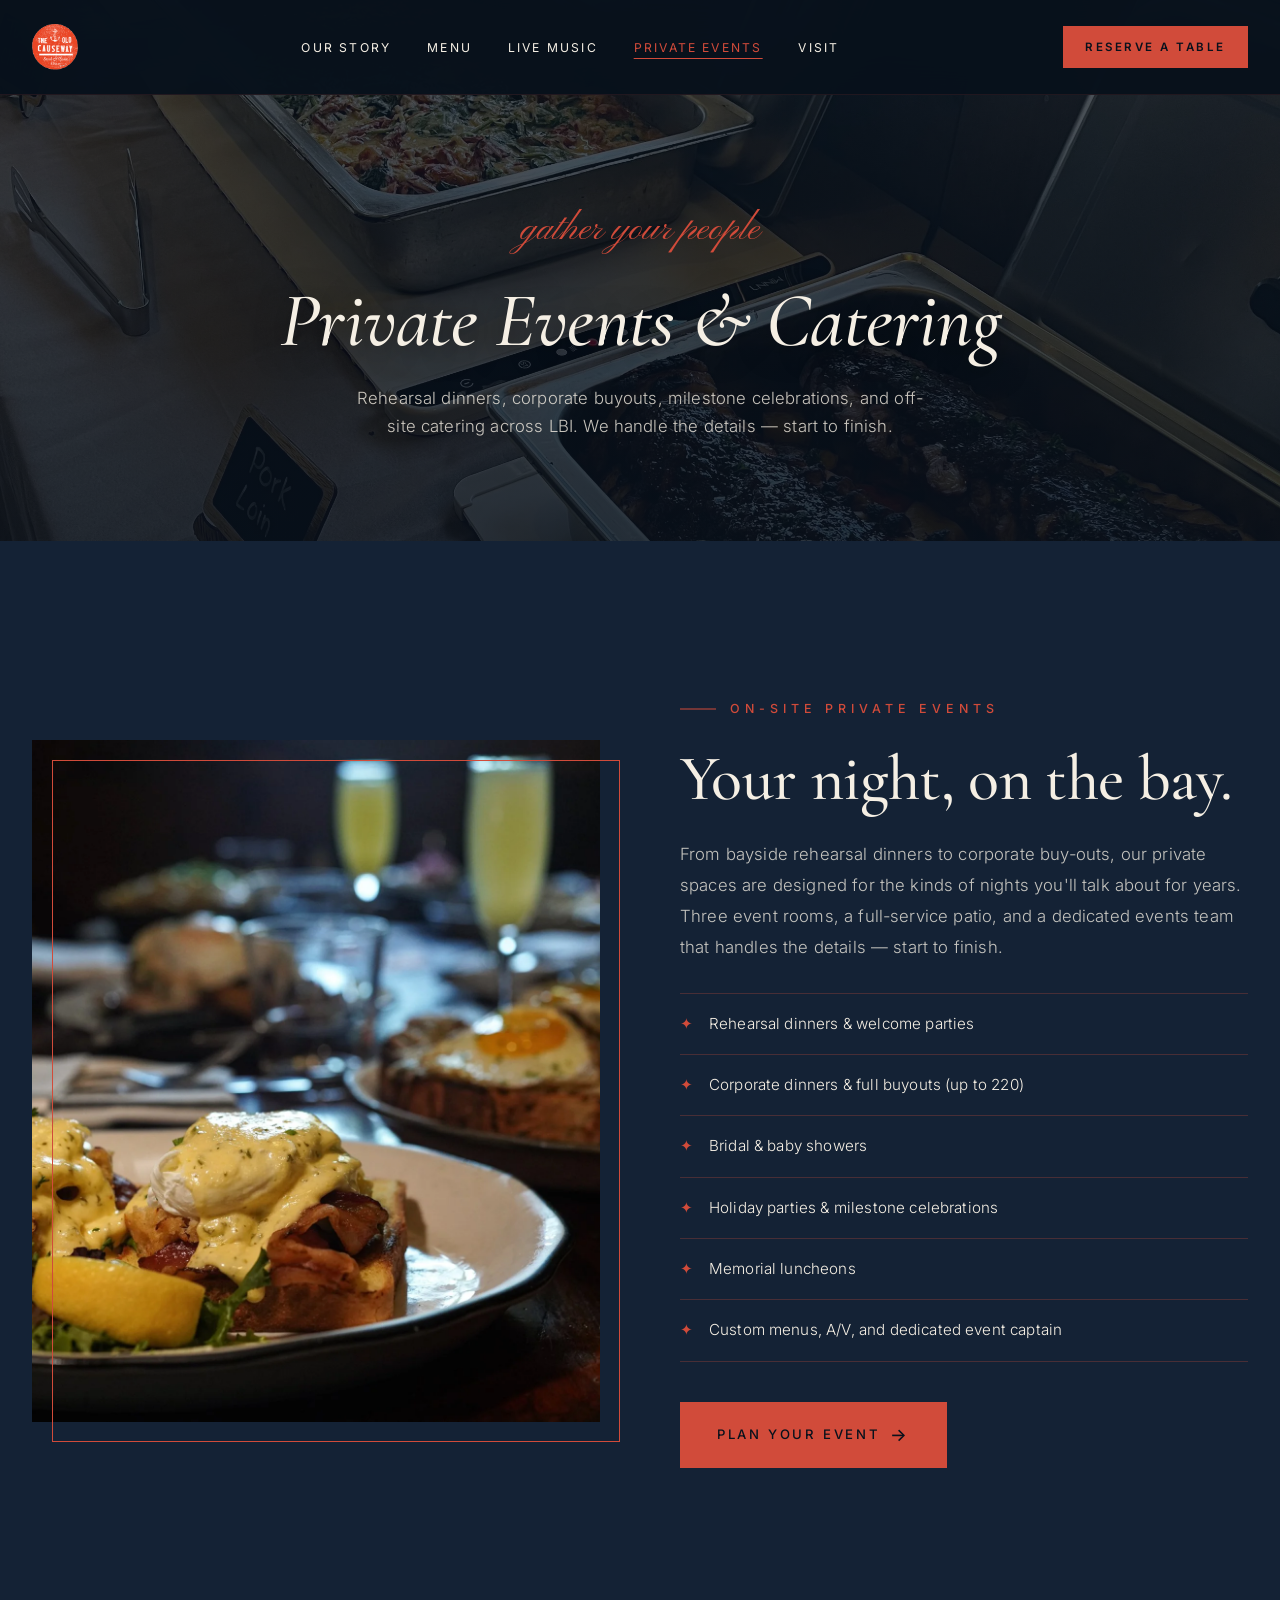
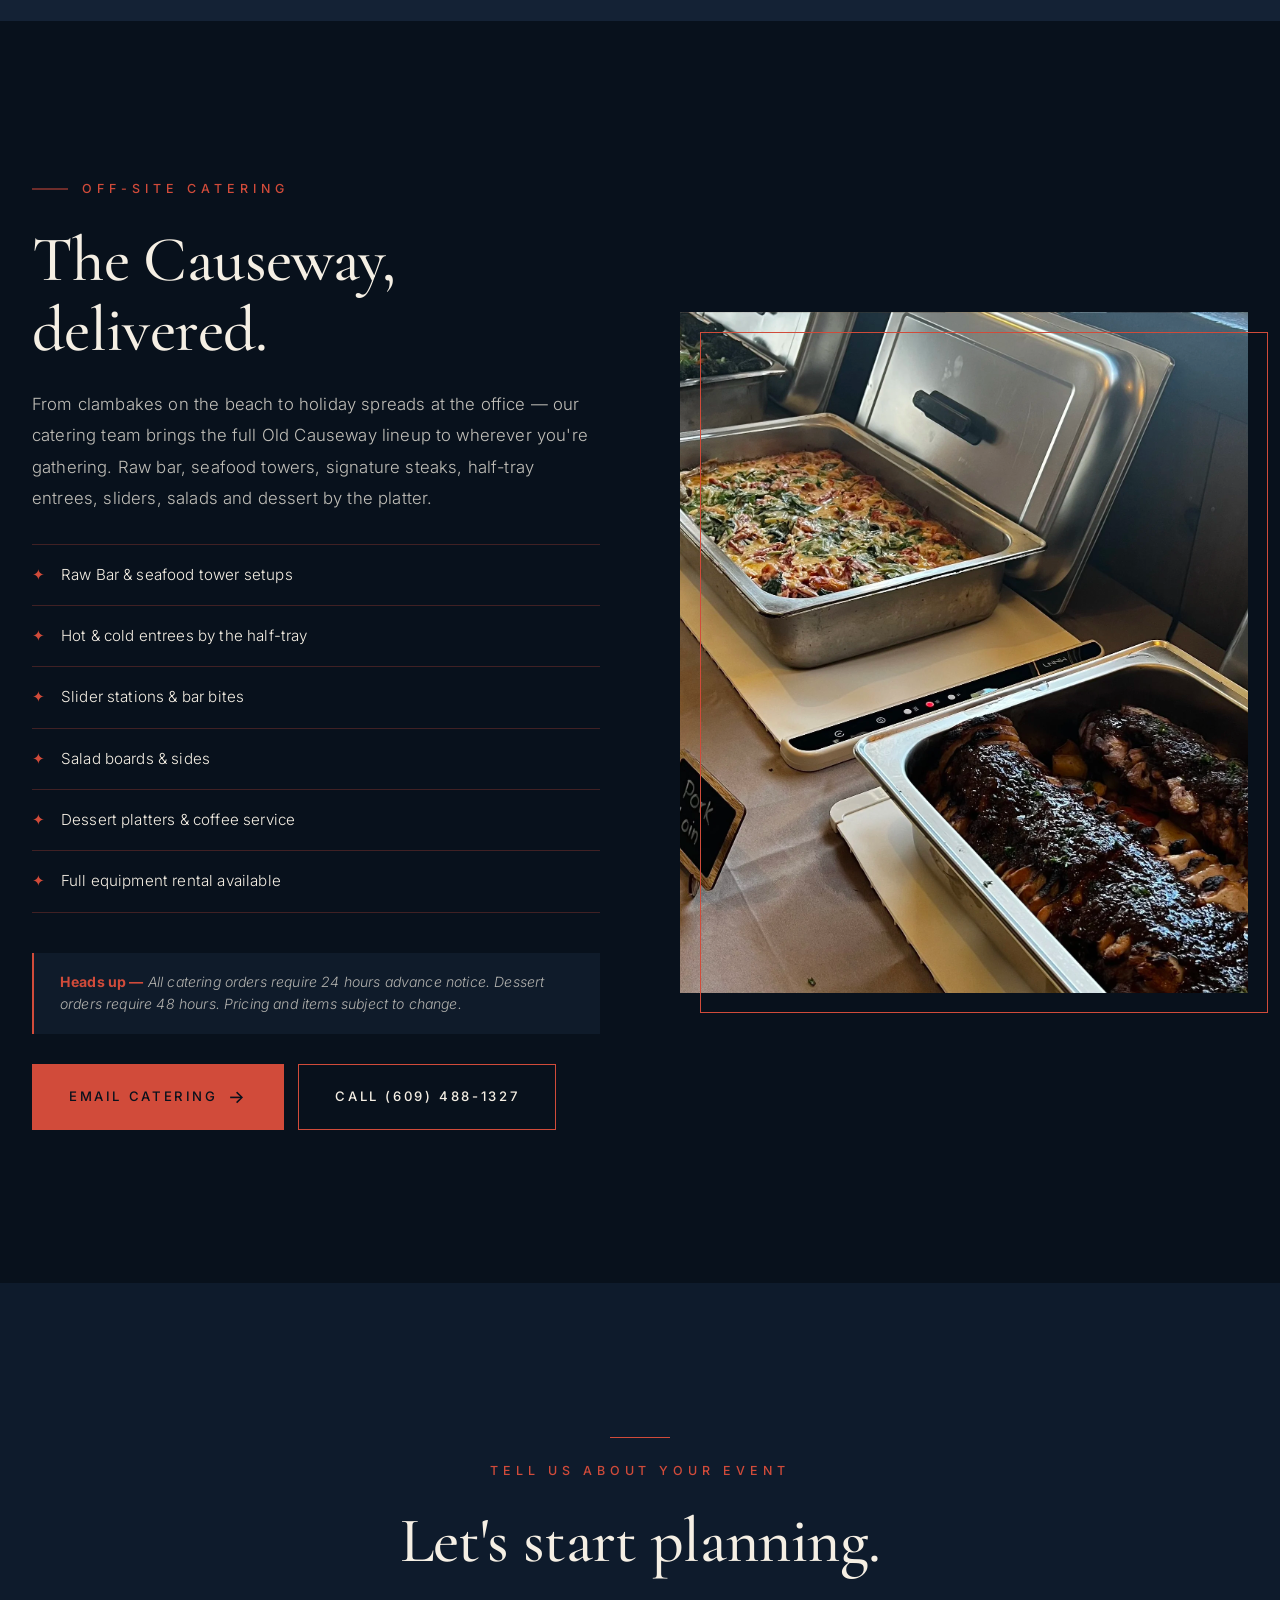
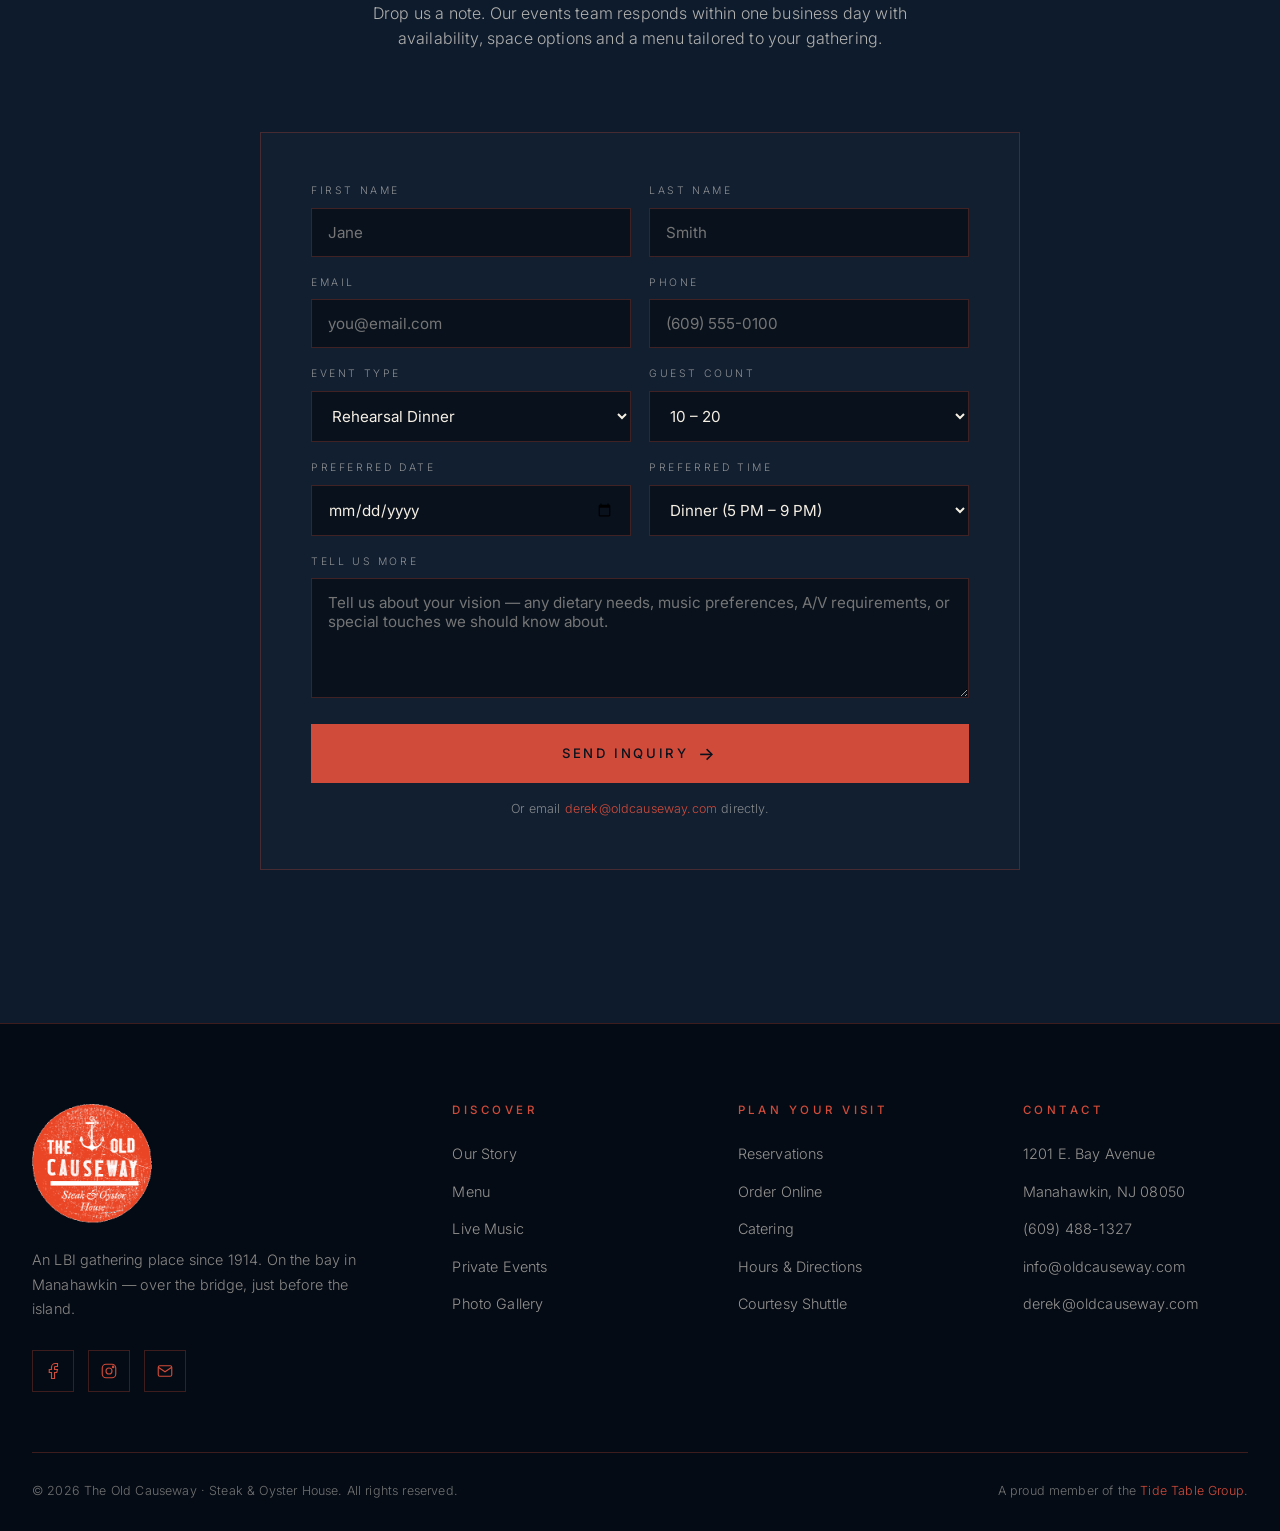
==== events.html @ 62b0d54c "Initial commit: The Old Causeway marketing site Six-page static site with shared styles. Pages: home" ====
<!DOCTYPE html>
<html lang="en">
<head>
<meta charset="UTF-8" />
<meta name="viewport" content="width=device-width, initial-scale=1.0" />
<meta name="description" content="Private events and catering at The Old Causeway — rehearsal dinners, showers, corporate buyouts and off-site catering across LBI. Full-service event planning." />
<title>Private Events &amp; Catering — The Old Causeway</title>
<link rel="preconnect" href="https://fonts.googleapis.com">
<link rel="preconnect" href="https://fonts.gstatic.com" crossorigin>
<link href="https://fonts.googleapis.com/css2?family=Cormorant+Garamond:ital,wght@0,400;0,500;0,600;0,700;1,400&family=Inter:wght@300;400;500;600;700&family=Pinyon+Script&display=swap" rel="stylesheet">
<link rel="icon" type="image/png" href="assets/oc-logo.png" />
  <link rel="apple-touch-icon" href="assets/oc-logo.png" />
<link rel="stylesheet" href="styles.css" />
<style>
.events-tabs {
  display: flex; justify-content: center; gap: 8px;
  margin: 0 auto 60px;
  border-top: 1px solid var(--line);
  border-bottom: 1px solid var(--line);
  padding: 20px 0;
}
.event-form {
  max-width: 760px; margin: 0 auto;
  background: rgba(20, 34, 53, 0.6);
  border: 1px solid var(--line);
  padding: 50px;
}
.event-form .row {
  display: grid;
  grid-template-columns: 1fr 1fr;
  gap: 18px;
  margin-bottom: 18px;
}
.event-form .row.full { grid-template-columns: 1fr; }
.event-form label {
  font-size: 0.65rem; letter-spacing: 0.25em; text-transform: uppercase;
  color: rgba(245, 239, 228, 0.55); margin-bottom: 8px; display: block;
}
.event-form input, .event-form select, .event-form textarea {
  width: 100%;
  background: var(--navy-deep);
  border: 1px solid var(--line);
  padding: 14px 16px;
  color: var(--cream);
  font-family: inherit; font-size: 0.95rem;
  outline: none;
  transition: border-color 0.3s var(--transition);
}
.event-form input:focus, .event-form select:focus, .event-form textarea:focus {
  border-color: var(--brass);
}
.event-form textarea { min-height: 120px; resize: vertical; }
@media (max-width: 640px) { .event-form .row { grid-template-columns: 1fr; } .event-form { padding: 30px; } }
</style>
</head>
<body>

<nav class="nav solid" id="nav">
  <div class="container nav-inner">
    <a href="index.html" class="brand"><img class="logo" src="assets/oc-logo.png" alt="The Old Causeway — Steak & Oyster House" /></a>
    <ul class="nav-menu" id="navMenu">
      <li><a href="story.html">Our Story</a></li>
      <li><a href="menu.html">Menu</a></li>
      <li><a href="music.html">Live Music</a></li>
      <li><a href="events.html" class="current">Private Events</a></li>
      <li><a href="visit.html">Visit</a></li>
    </ul>
    <a href="https://www.opentable.com/r/the-old-causeway-steak-and-oyster-house-manahawkin" target="_blank" rel="noopener" class="nav-cta">Reserve a Table</a>
    <button class="menu-toggle" id="menuToggle" aria-label="Menu"><span></span><span></span><span></span></button>
  </div>
</nav>

<section class="subhero">
  <div class="bg"><img src="assets/oc-catering.jpg" alt="Catering spread by Old Causeway" /></div>
  <div class="inner">
    <div class="script" style="color:var(--brass); font-size:clamp(1.6rem, 3vw, 2.4rem); margin-bottom:8px;">gather your people</div>
    <h1>Private Events &amp; Catering</h1>
    <p>Rehearsal dinners, corporate buyouts, milestone celebrations, and off-site catering across LBI. We handle the details — start to finish.</p>
  </div>
</section>

<!-- ON-SITE EVENTS -->
<section class="events">
  <div class="container">
    <div class="events-grid">
      <div class="events-image reveal" style="background-image:url('assets/oc-brunch.jpg');"></div>
      <div class="events-text reveal delay-1">
        <span class="eyebrow">On-Site Private Events</span>
        <h2>Your night, on the bay.</h2>
        <p>
          From bayside rehearsal dinners to corporate buy-outs, our private spaces are designed for the
          kinds of nights you'll talk about for years. Three event rooms, a full-service patio, and a
          dedicated events team that handles the details — start to finish.
        </p>
        <ul class="events-list">
          <li>Rehearsal dinners &amp; welcome parties</li>
          <li>Corporate dinners &amp; full buyouts (up to 220)</li>
          <li>Bridal &amp; baby showers</li>
          <li>Holiday parties &amp; milestone celebrations</li>
          <li>Memorial luncheons</li>
          <li>Custom menus, A/V, and dedicated event captain</li>
        </ul>
        <a href="#inquire" class="btn btn-primary btn-arrow">Plan Your Event</a>
      </div>
    </div>
  </div>
</section>

<!-- CATERING -->
<section class="events" style="background: var(--navy-deep);">
  <div class="container">
    <div class="events-grid">
      <div class="events-text reveal">
        <span class="eyebrow">Off-Site Catering</span>
        <h2>The Causeway, delivered.</h2>
        <p>
          From clambakes on the beach to holiday spreads at the office — our catering team brings the
          full Old Causeway lineup to wherever you're gathering. Raw bar, seafood towers, signature
          steaks, half-tray entrees, sliders, salads and dessert by the platter.
        </p>
        <ul class="events-list">
          <li>Raw Bar &amp; seafood tower setups</li>
          <li>Hot &amp; cold entrees by the half-tray</li>
          <li>Slider stations &amp; bar bites</li>
          <li>Salad boards &amp; sides</li>
          <li>Dessert platters &amp; coffee service</li>
          <li>Full equipment rental available</li>
        </ul>
        <div class="menu-note" style="margin-bottom: 30px;">
          <strong style="color: var(--brass); font-style: normal;">Heads up —</strong>
          All catering orders require 24 hours advance notice. Dessert orders require 48 hours.
          Pricing and items subject to change.
        </div>
        <div style="display: flex; gap: 14px; flex-wrap: wrap;">
          <a href="mailto:derek@oldcauseway.com?subject=Catering%20Inquiry" class="btn btn-primary btn-arrow">Email Catering</a>
          <a href="tel:6094881327" class="btn btn-ghost">Call (609) 488-1327</a>
        </div>
      </div>
      <div class="events-image reveal delay-1" style="background-image:url('assets/oc-catering.jpg');"></div>
    </div>
  </div>
</section>

<!-- INQUIRY FORM -->
<section style="background: var(--navy);" id="inquire">
  <div class="container">
    <div class="section-header center reveal">
      <span class="eyebrow center">Tell Us About Your Event</span>
      <h2 style="margin-top:24px;">Let's start planning.</h2>
      <p style="color: rgba(245, 239, 228, 0.7); max-width: 580px; margin: 24px auto 0;">
        Drop us a note. Our events team responds within one business day with availability,
        space options and a menu tailored to your gathering.
      </p>
    </div>

    <form class="event-form reveal" onsubmit="event.preventDefault(); alert('Thanks! Your inquiry has been sent — our events team will reach out within one business day.');">
      <div class="row">
        <div>
          <label>First Name</label>
          <input type="text" required placeholder="Jane" />
        </div>
        <div>
          <label>Last Name</label>
          <input type="text" required placeholder="Smith" />
        </div>
      </div>
      <div class="row">
        <div>
          <label>Email</label>
          <input type="email" required placeholder="you@email.com" />
        </div>
        <div>
          <label>Phone</label>
          <input type="tel" placeholder="(609) 555-0100" />
        </div>
      </div>
      <div class="row">
        <div>
          <label>Event Type</label>
          <select>
            <option>Rehearsal Dinner</option>
            <option>Welcome Party</option>
            <option>Bridal / Baby Shower</option>
            <option>Corporate Dinner / Buyout</option>
            <option>Holiday Party</option>
            <option>Birthday / Milestone</option>
            <option>Memorial Luncheon</option>
            <option>Off-Site Catering</option>
            <option>Other</option>
          </select>
        </div>
        <div>
          <label>Guest Count</label>
          <select>
            <option>10 – 20</option>
            <option>20 – 40</option>
            <option>40 – 80</option>
            <option>80 – 140</option>
            <option>140 – 220 (Buyout)</option>
          </select>
        </div>
      </div>
      <div class="row">
        <div>
          <label>Preferred Date</label>
          <input type="date" />
        </div>
        <div>
          <label>Preferred Time</label>
          <select>
            <option>Lunch (11 AM – 2 PM)</option>
            <option>Afternoon (2 PM – 5 PM)</option>
            <option selected>Dinner (5 PM – 9 PM)</option>
            <option>Late Night (9 PM +)</option>
          </select>
        </div>
      </div>
      <div class="row full">
        <div>
          <label>Tell us more</label>
          <textarea placeholder="Tell us about your vision — any dietary needs, music preferences, A/V requirements, or special touches we should know about."></textarea>
        </div>
      </div>
      <button type="submit" class="btn btn-primary btn-arrow" style="width: 100%; padding: 18px;">Send Inquiry</button>
      <p style="text-align: center; font-size: 0.78rem; color: rgba(245, 239, 228, 0.5); margin-top: 16px;">
        Or email <a href="mailto:derek@oldcauseway.com" style="color: var(--brass);">derek@oldcauseway.com</a> directly.
      </p>
    </form>
  </div>
</section>

<footer class="footer">
  <div class="container">
    <div class="footer-grid">
      <div class="footer-brand">
        <img class="footer-logo" src="assets/oc-logo.png" alt="The Old Causeway" />
        <p>An LBI gathering place since 1914. On the bay in Manahawkin — over the bridge, just before the island.</p>
        <div class="socials">
          <a href="https://www.facebook.com/oldcauseway" target="_blank" rel="noopener" aria-label="Facebook"><svg width="18" height="18" viewBox="0 0 24 24" fill="none" stroke="currentColor" stroke-width="1.5"><path d="M18 2h-3a5 5 0 0 0-5 5v3H7v4h3v8h4v-8h3l1-4h-4V7a1 1 0 0 1 1-1h3z"/></svg></a>
          <a href="https://www.instagram.com/oldcauseway" target="_blank" rel="noopener" aria-label="Instagram"><svg width="18" height="18" viewBox="0 0 24 24" fill="none" stroke="currentColor" stroke-width="1.5"><rect x="3" y="3" width="18" height="18" rx="5"/><circle cx="12" cy="12" r="4"/><circle cx="17.5" cy="6.5" r="1" fill="currentColor"/></svg></a>
          <a href="mailto:info@oldcauseway.com" aria-label="Email"><svg width="18" height="18" viewBox="0 0 24 24" fill="none" stroke="currentColor" stroke-width="1.5"><rect x="3" y="5" width="18" height="14" rx="2"/><path d="M3 7l9 6 9-6"/></svg></a>
        </div>
      </div>
      <div class="footer-col"><h4>Discover</h4>
        <ul>
          <li><a href="story.html">Our Story</a></li>
          <li><a href="menu.html">Menu</a></li>
          <li><a href="music.html">Live Music</a></li>
          <li><a href="events.html">Private Events</a></li>
          <li><a href="https://www.facebook.com/oldcauseway/photos" target="_blank" rel="noopener">Photo Gallery</a></li>
        </ul>
      </div>
      <div class="footer-col"><h4>Plan Your Visit</h4>
        <ul>
          <li><a href="https://www.opentable.com/r/the-old-causeway-steak-and-oyster-house-manahawkin" target="_blank" rel="noopener">Reservations</a></li>
          <li><a href="https://www.toasttab.com/old-causeway" target="_blank" rel="noopener">Order Online</a></li>
          <li><a href="events.html">Catering</a></li>
          <li><a href="visit.html">Hours &amp; Directions</a></li>
          <li><a href="visit.html#shuttle">Courtesy Shuttle</a></li>
        </ul>
      </div>
      <div class="footer-col"><h4>Contact</h4>
        <ul>
          <li><span>1201 E. Bay Avenue</span></li>
          <li><span>Manahawkin, NJ 08050</span></li>
          <li><a href="tel:6094881327">(609) 488-1327</a></li>
          <li><a href="mailto:info@oldcauseway.com">info@oldcauseway.com</a></li>
          <li><a href="mailto:derek@oldcauseway.com">derek@oldcauseway.com</a></li>
        </ul>
      </div>
    </div>
    <div class="footer-bottom">
      <div>© 2026 The Old Causeway · Steak &amp; Oyster House. All rights reserved.</div>
      <div>A proud member of the <a href="https://tidetablegroup.com" target="_blank" rel="noopener" class="tide-link">Tide Table Group</a>.</div>
    </div>
  </div>
</footer>

<a href="https://www.opentable.com/r/the-old-causeway-steak-and-oyster-house-manahawkin" target="_blank" rel="noopener" class="float-cta" id="floatCta">Reserve a Table</a>

<script src="script.js"></script>
</body>
</html>
---- styles.css ----
/* ============================================
   The Old Causeway — Steak & Oyster House
   Shared stylesheet across all pages
   ============================================ */

*, *::before, *::after { box-sizing: border-box; margin: 0; padding: 0; }
:root {
  --navy: #0E1B2C;
  --navy-2: #142235;
  --navy-deep: #08111C;
  --cream: #F5EFE4;
  --parchment: #EFE6D4;
  /* Brand red — sampled from the Old Causeway stamp logo.
     The variables are still named --brass/--brass-bright/--copper
     across the stylesheet; they now hold the brand red value. */
  --brass: #D14B3A;
  --brass-bright: #E5604D;
  --copper: #A03828;
  --charcoal: #1A1A1A;
  --sage: #7A8C7A;
  --rust: #A03828;
  --line: rgba(209, 75, 58, 0.28);
  --shadow-soft: 0 20px 60px rgba(0,0,0,0.25);
  --shadow-deep: 0 30px 80px rgba(0,0,0,0.4);
  --transition: cubic-bezier(0.22, 1, 0.36, 1);
}

/* ---------- Brand logo (nav + footer) ---------- */
.brand img.logo {
  display: block;
  height: 58px;
  width: auto;
  transition: height 0.3s var(--transition);
}
.nav.scrolled .brand img.logo,
.nav.solid .brand img.logo { height: 46px; }
.footer-brand .footer-logo {
  display: block;
  height: 120px;
  width: auto;
  margin-bottom: 24px;
}
@media (max-width: 960px) {
  .brand img.logo { height: 48px; }
}
html { scroll-behavior: smooth; -webkit-text-size-adjust: 100%; }
body {
  font-family: 'Inter', system-ui, -apple-system, Segoe UI, Roboto, sans-serif;
  background: var(--navy);
  color: var(--cream);
  line-height: 1.6;
  overflow-x: hidden;
  font-weight: 300;
  letter-spacing: 0.01em;
}
img { display: block; max-width: 100%; height: auto; }
a { color: inherit; text-decoration: none; transition: all 0.3s var(--transition); }
button { font-family: inherit; cursor: pointer; border: none; background: none; color: inherit; }

/* ---------- Typography ---------- */
.serif { font-family: 'Cormorant Garamond', Georgia, serif; font-weight: 500; }
.script { font-family: 'Pinyon Script', cursive; font-weight: 400; }
h1, h2, h3, h4 { font-family: 'Cormorant Garamond', Georgia, serif; font-weight: 500; line-height: 1.1; letter-spacing: -0.01em; }
h1 { font-size: clamp(3rem, 8vw, 7rem); }
h2 { font-size: clamp(2.25rem, 5vw, 4.25rem); }
h3 { font-size: clamp(1.5rem, 2.5vw, 2.25rem); }
.eyebrow {
  font-family: 'Inter', sans-serif;
  font-size: 0.78rem;
  font-weight: 500;
  letter-spacing: 0.4em;
  text-transform: uppercase;
  color: var(--brass);
  display: inline-block;
  position: relative;
  padding-left: 50px;
}
.eyebrow::before {
  content: '';
  position: absolute;
  left: 0; top: 50%;
  width: 36px; height: 1px;
  background: var(--brass);
  transform: translateY(-50%);
}
.eyebrow.center { padding-left: 0; padding-top: 24px; text-align: center; }
.eyebrow.center::before { left: 50%; top: 0; transform: translateX(-50%); width: 60px; }

/* ---------- Layout ---------- */
.container { width: 100%; max-width: 1320px; margin: 0 auto; padding: 0 32px; }
section { position: relative; padding: clamp(80px, 12vw, 160px) 0; }
.section-header { max-width: 800px; margin-bottom: 80px; }
.section-header.center { margin-left: auto; margin-right: auto; text-align: center; }

/* ---------- Buttons ---------- */
.btn {
  display: inline-flex;
  align-items: center;
  justify-content: center;
  gap: 10px;
  padding: 18px 36px;
  font-size: 0.82rem;
  font-weight: 500;
  letter-spacing: 0.2em;
  text-transform: uppercase;
  border-radius: 0;
  position: relative;
  overflow: hidden;
  transition: all 0.4s var(--transition);
  cursor: pointer;
  border: 1px solid transparent;
  z-index: 1;
  text-align: center;
}
.btn-primary {
  background: var(--brass);
  color: var(--navy-deep);
}
.btn-primary:hover { background: var(--brass-bright); transform: translateY(-2px); box-shadow: 0 12px 30px rgba(209, 75, 58, 0.3); }
.btn-ghost {
  border: 1px solid var(--brass);
  color: var(--cream);
}
.btn-ghost:hover { background: var(--brass); color: var(--navy-deep); }
.btn-arrow::after {
  content: '→';
  font-size: 1.1rem;
  transition: transform 0.3s var(--transition);
}
.btn-arrow:hover::after { transform: translateX(6px); }

/* ---------- Navigation ---------- */
.nav {
  position: fixed;
  top: 0; left: 0; right: 0;
  z-index: 90;
  padding: 24px 0;
  transition: all 0.4s var(--transition);
  background: linear-gradient(to bottom, rgba(8, 17, 28, 0.85), rgba(8, 17, 28, 0));
}
.nav.scrolled {
  background: rgba(8, 17, 28, 0.96);
  backdrop-filter: blur(20px);
  -webkit-backdrop-filter: blur(20px);
  padding: 16px 0;
  border-bottom: 1px solid rgba(209, 75, 58, 0.12);
}
.nav.solid {
  background: rgba(8, 17, 28, 0.96);
  backdrop-filter: blur(20px);
  -webkit-backdrop-filter: blur(20px);
  border-bottom: 1px solid rgba(209, 75, 58, 0.12);
}
.nav-inner {
  display: flex;
  align-items: center;
  justify-content: space-between;
}
.brand {
  display: flex; flex-direction: column; line-height: 1;
}
.brand .mark {
  font-family: 'Cormorant Garamond', serif;
  font-weight: 600;
  font-size: 1.65rem;
  color: var(--cream);
  letter-spacing: 0.02em;
}
.brand .sub {
  font-size: 0.6rem;
  letter-spacing: 0.4em;
  text-transform: uppercase;
  color: var(--brass);
  margin-top: 6px;
  font-weight: 500;
}
.nav-menu {
  display: flex;
  align-items: center;
  gap: 36px;
  list-style: none;
}
.nav-menu a {
  font-size: 0.76rem;
  letter-spacing: 0.18em;
  text-transform: uppercase;
  color: var(--cream);
  font-weight: 400;
  position: relative;
  padding: 4px 0;
}
.nav-menu a::after {
  content: '';
  position: absolute; left: 50%; bottom: 0;
  width: 0; height: 1px; background: var(--brass);
  transition: all 0.3s var(--transition);
  transform: translateX(-50%);
}
.nav-menu a:hover { color: var(--brass); }
.nav-menu a.current { color: var(--brass); }
.nav-menu a:hover::after, .nav-menu a.current::after { width: 100%; }
.nav-cta {
  display: inline-flex; align-items: center; gap: 10px;
  background: var(--brass); color: var(--navy-deep);
  padding: 12px 22px;
  font-size: 0.72rem;
  letter-spacing: 0.22em;
  text-transform: uppercase;
  font-weight: 600;
}
.nav-cta:hover { background: var(--brass-bright); }
.menu-toggle {
  display: none;
  width: 38px; height: 28px;
  flex-direction: column;
  justify-content: space-between;
}
.menu-toggle span {
  height: 1px; background: var(--cream);
  transition: all 0.3s var(--transition);
}

/* ---------- Hero ---------- */
.hero {
  position: relative;
  min-height: 100vh;
  display: flex;
  align-items: center;
  overflow: hidden;
  padding-top: 0;
  padding-bottom: 0;
}
.hero-media {
  position: absolute; inset: 0;
  z-index: 0;
}
.hero-media img {
  width: 100%; height: 100%;
  object-fit: cover;
  animation: kenburns 24s ease-in-out infinite alternate;
}
@keyframes kenburns {
  0% { transform: scale(1.05) translate(0, 0); }
  100% { transform: scale(1.18) translate(-2%, -2%); }
}
.hero-media::after {
  content: '';
  position: absolute; inset: 0;
  background:
    linear-gradient(180deg, rgba(8,17,28,0.5) 0%, rgba(8,17,28,0.6) 60%, rgba(8,17,28,0.95) 100%),
    radial-gradient(ellipse at top, rgba(8,17,28,0.4), transparent 70%);
}
.hero-content {
  position: relative; z-index: 2;
  width: 100%;
  text-align: center;
  padding: 160px 0 100px;
}
.hero-tagline {
  font-family: 'Pinyon Script', cursive;
  font-size: clamp(1.6rem, 3vw, 2.4rem);
  color: var(--brass);
  margin-bottom: 12px;
  opacity: 0;
  animation: fadeUp 1.2s 0.3s var(--transition) forwards;
}
.hero h1 {
  color: var(--cream);
  font-weight: 500;
  font-style: italic;
  text-shadow: 0 4px 40px rgba(0,0,0,0.6);
  opacity: 0;
  animation: fadeUp 1.2s 0.5s var(--transition) forwards;
}
.hero h1 .accent {
  display: block;
  font-style: normal;
  font-size: 0.42em;
  letter-spacing: 0.5em;
  margin-top: 28px;
  text-transform: uppercase;
  color: var(--brass);
  font-weight: 400;
  font-family: 'Inter', sans-serif;
}
.hero p.lede {
  max-width: 580px;
  margin: 32px auto 48px;
  font-size: 1.05rem;
  color: rgba(245, 239, 228, 0.85);
  line-height: 1.7;
  opacity: 0;
  animation: fadeUp 1.2s 0.7s var(--transition) forwards;
}
.hero-ctas {
  display: flex; gap: 16px; justify-content: center; flex-wrap: wrap;
  opacity: 0;
  animation: fadeUp 1.2s 0.9s var(--transition) forwards;
}
.hero-meta {
  position: absolute;
  bottom: 60px; left: 0; right: 0;
  display: flex; justify-content: space-between; align-items: center;
  padding: 0 56px;
  z-index: 2;
  opacity: 0;
  animation: fadeUp 1.2s 1.2s var(--transition) forwards;
}
.hero-meta-item {
  font-size: 0.72rem;
  letter-spacing: 0.3em;
  text-transform: uppercase;
  color: var(--brass);
  display: flex; align-items: center; gap: 12px;
}
.scroll-cue {
  position: absolute;
  bottom: 16px; left: 50%;
  transform: translateX(-50%);
  display: flex; flex-direction: column; align-items: center; gap: 10px;
  font-size: 0.65rem; letter-spacing: 0.4em; text-transform: uppercase;
  color: var(--cream); opacity: 0.6;
  z-index: 2;
}
.scroll-cue .line {
  width: 1px; height: 40px; background: var(--brass);
  animation: scrolldown 2.5s ease-in-out infinite;
  transform-origin: top;
}
@keyframes scrolldown {
  0%, 100% { transform: scaleY(0.3); opacity: 0.4; }
  50% { transform: scaleY(1); opacity: 1; }
}
@keyframes fadeUp {
  from { opacity: 0; transform: translateY(30px); }
  to { opacity: 1; transform: translateY(0); }
}

/* ---------- Sub-page hero (shorter, for non-home pages) ---------- */
.subhero {
  position: relative;
  min-height: 56vh;
  display: flex;
  align-items: center;
  justify-content: center;
  overflow: hidden;
  text-align: center;
  padding: 200px 32px 100px;
}
.subhero .bg {
  position: absolute; inset: 0; z-index: 0;
}
.subhero .bg img {
  width: 100%; height: 100%;
  object-fit: cover;
  animation: kenburns 30s ease-in-out infinite alternate;
}
.subhero .bg::after {
  content: '';
  position: absolute; inset: 0;
  background: linear-gradient(180deg, rgba(8,17,28,0.7) 0%, rgba(8,17,28,0.85) 100%);
}
.subhero .inner { position: relative; z-index: 1; max-width: 800px; }
.subhero h1 {
  font-size: clamp(2.5rem, 6vw, 5rem);
  font-style: italic;
  color: var(--cream);
  margin: 18px 0 20px;
  text-shadow: 0 4px 30px rgba(0,0,0,0.5);
}
.subhero p {
  color: rgba(245, 239, 228, 0.8);
  max-width: 580px;
  margin: 0 auto;
  font-size: 1.05rem;
  line-height: 1.7;
}

/* ---------- Story Section ---------- */
.story {
  background: linear-gradient(180deg, var(--navy) 0%, var(--navy-2) 100%);
  position: relative;
}
.story-grid {
  display: grid;
  grid-template-columns: 1.1fr 1fr;
  gap: 100px;
  align-items: center;
}
.story-text h2 { margin: 24px 0 32px; }
.story-text p { color: rgba(245, 239, 228, 0.78); font-size: 1.06rem; line-height: 1.85; margin-bottom: 20px; }
.story-stats {
  display: grid; grid-template-columns: repeat(3, 1fr);
  gap: 24px;
  margin-top: 50px;
  padding-top: 50px;
  border-top: 1px solid var(--line);
}
.stat-num {
  font-family: 'Cormorant Garamond', serif;
  font-size: 3.2rem;
  font-weight: 500;
  color: var(--brass);
  line-height: 1;
}
.stat-label {
  font-size: 0.7rem;
  letter-spacing: 0.25em;
  text-transform: uppercase;
  color: rgba(245, 239, 228, 0.6);
  margin-top: 8px;
}
.story-image {
  position: relative;
  aspect-ratio: 4/5;
}
.story-image .frame {
  position: absolute; inset: 0;
  background-size: cover;
  background-position: center;
  filter: sepia(0.15) contrast(1.05);
}
.story-image .badge {
  position: absolute;
  bottom: -32px; right: -32px;
  width: 200px; height: 200px;
  border-radius: 50%;
  background: var(--brass);
  color: var(--navy-deep);
  display: flex; flex-direction: column; align-items: center; justify-content: center;
  text-align: center;
  font-family: 'Cormorant Garamond', serif;
  box-shadow: var(--shadow-deep);
  animation: rotate 32s linear infinite;
}
.story-image .badge-inner {
  font-size: 0.65rem;
  letter-spacing: 0.3em;
  text-transform: uppercase;
  font-family: 'Inter', sans-serif;
  font-weight: 500;
}
.story-image .badge .year {
  font-size: 2.6rem;
  font-weight: 600;
  margin: 4px 0;
  letter-spacing: 0;
}
@keyframes rotate {
  from { transform: rotate(0deg); }
  to { transform: rotate(360deg); }
}

/* ---------- Signature Trio ---------- */
.signature {
  background: var(--navy-deep);
  position: relative;
}
.signature::before {
  content: '';
  position: absolute; inset: 0;
  background: radial-gradient(ellipse at 20% 30%, rgba(209, 75, 58, 0.08), transparent 50%),
              radial-gradient(ellipse at 80% 70%, rgba(180, 126, 74, 0.06), transparent 50%);
  pointer-events: none;
}
.signature .container { position: relative; z-index: 1; }
.trio-grid {
  display: grid;
  grid-template-columns: repeat(3, 1fr);
  gap: 24px;
  margin-top: 60px;
}
.trio-card {
  position: relative;
  aspect-ratio: 4/5;
  overflow: hidden;
  cursor: pointer;
  background: var(--navy-2);
}
.trio-card img {
  width: 100%; height: 100%;
  object-fit: cover;
  transition: transform 1s var(--transition), filter 1s var(--transition);
  filter: brightness(0.75);
}
.trio-card:hover img { transform: scale(1.08); filter: brightness(0.9); }
.trio-card::after {
  content: '';
  position: absolute; inset: 0;
  background: linear-gradient(to top, rgba(8,17,28,0.95) 0%, rgba(8,17,28,0.2) 50%, transparent 100%);
  pointer-events: none;
}
.trio-content {
  position: absolute;
  inset: auto 0 0 0;
  padding: 36px 32px;
  z-index: 1;
  transition: transform 0.5s var(--transition);
}
.trio-content .num {
  font-family: 'Cormorant Garamond', serif;
  font-size: 1.2rem;
  color: var(--brass);
  letter-spacing: 0.3em;
  margin-bottom: 12px;
}
.trio-content h3 {
  color: var(--cream);
  margin-bottom: 12px;
  font-style: italic;
}
.trio-content p {
  color: rgba(245, 239, 228, 0.75);
  font-size: 0.95rem;
  line-height: 1.7;
  max-height: 0;
  overflow: hidden;
  opacity: 0;
  transition: all 0.5s var(--transition);
}
.trio-card:hover .trio-content p {
  max-height: 200px;
  opacity: 1;
  margin-top: 8px;
}

/* ---------- Menu page styles ---------- */
.menu-page { background: var(--navy); padding-top: 80px; }
.menu-tabs {
  display: flex;
  justify-content: center;
  gap: 8px;
  margin: 0 auto 70px;
  flex-wrap: wrap;
  border-top: 1px solid var(--line);
  border-bottom: 1px solid var(--line);
  padding: 20px 0;
  position: sticky;
  top: 0;
  background: rgba(8, 17, 28, 0.96);
  backdrop-filter: blur(16px);
  z-index: 50;
  max-width: 1320px;
}
.menu-tab {
  font-size: 0.78rem;
  letter-spacing: 0.2em;
  text-transform: uppercase;
  padding: 10px 24px;
  color: rgba(245, 239, 228, 0.55);
  position: relative;
  transition: all 0.3s var(--transition);
  font-weight: 500;
}
.menu-tab:hover { color: var(--cream); }
.menu-tab.active { color: var(--brass); }
.menu-tab.active::after {
  content: '✦';
  display: block;
  font-size: 0.6rem;
  margin-top: 4px;
}
.menu-panel { display: none; animation: fadePanel 0.6s var(--transition); }
.menu-panel.active { display: block; }
@keyframes fadePanel {
  from { opacity: 0; transform: translateY(12px); }
  to { opacity: 1; transform: translateY(0); }
}

.menu-section { margin-bottom: 80px; }
.menu-section-head {
  display: flex; align-items: center; gap: 24px;
  margin-bottom: 36px;
  padding-bottom: 18px;
  border-bottom: 1px solid var(--line);
}
.menu-section-head h2 {
  font-size: clamp(1.8rem, 3vw, 2.5rem);
  font-style: italic;
  color: var(--brass);
  white-space: nowrap;
}
.menu-section-head .note {
  font-size: 0.75rem;
  letter-spacing: 0.2em;
  text-transform: uppercase;
  color: rgba(245, 239, 228, 0.5);
}

.menu-grid {
  display: grid;
  grid-template-columns: 1fr 1fr;
  gap: 36px 80px;
}
.menu-item {
  padding-bottom: 22px;
  border-bottom: 1px dotted rgba(209, 75, 58, 0.2);
}
.menu-item-head {
  display: flex; align-items: baseline;
  gap: 16px;
  margin-bottom: 8px;
}
.menu-item-head h4 {
  font-size: 1.25rem;
  font-style: italic;
  color: var(--cream);
  font-weight: 500;
}
.menu-item-head .dots {
  flex: 1;
  border-bottom: 1px dotted rgba(209, 75, 58, 0.4);
  position: relative;
  top: -5px;
  min-width: 20px;
}
.menu-item-head .price {
  color: var(--brass);
  font-weight: 500;
  font-size: 1.05rem;
  font-family: 'Cormorant Garamond', serif;
  white-space: nowrap;
}
.menu-item p {
  color: rgba(245, 239, 228, 0.65);
  font-size: 0.9rem;
  line-height: 1.6;
}
.menu-item .tag {
  display: inline-block;
  font-size: 0.62rem;
  letter-spacing: 0.2em;
  text-transform: uppercase;
  color: var(--brass);
  margin-top: 8px;
  padding: 3px 8px;
  border: 1px solid rgba(209, 75, 58, 0.3);
}
.menu-note {
  background: rgba(20, 34, 53, 0.6);
  border-left: 2px solid var(--brass);
  padding: 18px 26px;
  margin-top: 40px;
  font-size: 0.88rem;
  color: rgba(245, 239, 228, 0.7);
  font-style: italic;
}

/* ---------- Live Music ---------- */
.music {
  background: var(--navy-deep);
  position: relative;
  overflow: hidden;
}
.music::before {
  content: '';
  position: absolute; inset: 0;
  background-image: url('assets/oc-06.jpg');
  background-size: cover;
  background-position: center;
  opacity: 0.15;
  filter: contrast(1.1);
}
.music .container { position: relative; }
.music-grid {
  display: grid;
  grid-template-columns: repeat(4, 1fr);
  gap: 18px;
  margin-top: 60px;
}
.show-card {
  background: rgba(20, 34, 53, 0.7);
  border: 1px solid var(--line);
  padding: 36px 28px;
  transition: all 0.4s var(--transition);
  backdrop-filter: blur(10px);
  position: relative;
}
.show-card:hover {
  border-color: var(--brass);
  transform: translateY(-6px);
  background: rgba(20, 34, 53, 0.9);
}
.show-card .date {
  font-family: 'Cormorant Garamond', serif;
  font-size: 0.85rem;
  letter-spacing: 0.3em;
  text-transform: uppercase;
  color: var(--brass);
}
.show-card .day-num {
  font-family: 'Cormorant Garamond', serif;
  font-size: 4rem;
  line-height: 1;
  color: var(--cream);
  margin: 6px 0 18px;
  font-weight: 500;
}
.show-card .artist {
  font-family: 'Cormorant Garamond', serif;
  font-size: 1.5rem;
  font-style: italic;
  color: var(--cream);
  margin-bottom: 6px;
}
.show-card .genre {
  font-size: 0.7rem;
  letter-spacing: 0.25em;
  text-transform: uppercase;
  color: rgba(245, 239, 228, 0.5);
  margin-bottom: 18px;
}
.show-card .time {
  font-size: 0.85rem;
  color: rgba(245, 239, 228, 0.75);
  padding-top: 18px;
  border-top: 1px dashed rgba(209, 75, 58, 0.2);
}
.show-card.featured::before {
  content: 'TONIGHT';
  position: absolute;
  top: -1px; right: -1px;
  background: var(--rust);
  color: var(--cream);
  font-size: 0.6rem;
  letter-spacing: 0.3em;
  font-weight: 600;
  padding: 6px 12px;
}

/* ---------- Gallery ---------- */
.gallery {
  background: var(--navy);
}
.gallery-grid {
  display: grid;
  grid-template-columns: repeat(12, 1fr);
  grid-auto-rows: 140px;
  gap: 12px;
  margin-top: 60px;
}
.gallery-item {
  position: relative;
  overflow: hidden;
  background: var(--navy-2);
  cursor: pointer;
}
.gallery-item img {
  width: 100%; height: 100%;
  object-fit: cover;
  transition: transform 0.8s var(--transition), filter 0.6s var(--transition);
  filter: brightness(0.9) saturate(1);
}
.gallery-item:hover img { transform: scale(1.06); filter: brightness(1.05) saturate(1.05); }
.gallery-item.tall { grid-row: span 3; grid-column: span 4; }
.gallery-item.wide { grid-row: span 2; grid-column: span 5; }
.gallery-item.short { grid-row: span 2; grid-column: span 3; }
.gallery-item.med { grid-row: span 2; grid-column: span 4; }
.gallery-item.feat { grid-row: span 3; grid-column: span 5; }

/* ---------- Reserve / CTA ---------- */
.reserve-cta {
  background-image:
    linear-gradient(rgba(8, 17, 28, 0.88), rgba(8, 17, 28, 0.88)),
    url('assets/oc-06.jpg');
  background-size: cover;
  background-position: center;
  background-attachment: fixed;
  text-align: center;
  padding: clamp(100px, 14vw, 180px) 0;
}
.reserve-cta h2 { font-style: italic; margin: 24px 0 24px; max-width: 800px; margin-left: auto; margin-right: auto; }
.reserve-cta p {
  max-width: 600px; margin: 0 auto 40px;
  font-size: 1.1rem;
  color: rgba(245, 239, 228, 0.8);
  line-height: 1.7;
}
.reserve-widget {
  max-width: 720px;
  margin: 50px auto 0;
  background: rgba(20, 34, 53, 0.95);
  border: 1px solid var(--line);
  padding: 36px;
  backdrop-filter: blur(10px);
  text-align: left;
}
.reserve-widget-title {
  font-size: 0.72rem;
  letter-spacing: 0.3em;
  text-transform: uppercase;
  color: var(--brass);
  margin-bottom: 20px;
  text-align: center;
}
.reserve-fields {
  display: grid;
  grid-template-columns: 1fr 1fr 1fr 1.4fr;
  gap: 12px;
  margin-bottom: 18px;
}
.field {
  display: flex; flex-direction: column;
  gap: 6px;
}
.field label {
  font-size: 0.65rem;
  letter-spacing: 0.25em;
  text-transform: uppercase;
  color: rgba(245, 239, 228, 0.55);
}
.field select, .field input {
  background: var(--navy-deep);
  border: 1px solid var(--line);
  padding: 12px 14px;
  color: var(--cream);
  font-family: inherit;
  font-size: 0.9rem;
  letter-spacing: 0.05em;
  outline: none;
  transition: border-color 0.3s var(--transition);
}
.field select:focus, .field input:focus { border-color: var(--brass); }
.reserve-widget .btn { width: 100%; padding: 18px; }
.reserve-widget .note {
  text-align: center;
  font-size: 0.8rem;
  color: rgba(245, 239, 228, 0.5);
  margin-top: 16px;
}

/* ---------- Events Section ---------- */
.events {
  background: var(--navy-2);
}
.events-grid {
  display: grid;
  grid-template-columns: 1fr 1fr;
  gap: 80px;
  align-items: center;
}
.events-text h2 { margin: 24px 0 24px; }
.events-text p { color: rgba(245, 239, 228, 0.78); font-size: 1.05rem; line-height: 1.85; margin-bottom: 20px; }
.events-list {
  list-style: none;
  margin: 30px 0 40px;
  border-top: 1px solid var(--line);
}
.events-list li {
  padding: 18px 0;
  border-bottom: 1px solid var(--line);
  display: flex; align-items: center; gap: 16px;
  font-size: 0.95rem;
}
.events-list li::before {
  content: '✦';
  color: var(--brass);
}
.events-image {
  aspect-ratio: 5/6;
  background-size: cover;
  background-position: center;
  position: relative;
}
.events-image::after {
  content: '';
  position: absolute; inset: 0;
  border: 1px solid var(--brass);
  transform: translate(20px, 20px);
  pointer-events: none;
}

/* ---------- Tide Table Family ---------- */
.family {
  background: var(--navy-deep);
  overflow: hidden;
}
.family-track {
  display: flex;
  gap: 24px;
  margin-top: 60px;
  padding-bottom: 20px;
  overflow-x: auto;
  scroll-snap-type: x mandatory;
  scrollbar-width: thin;
  scrollbar-color: var(--brass) transparent;
}
.family-track::-webkit-scrollbar { height: 4px; }
.family-track::-webkit-scrollbar-thumb { background: var(--brass); }
.family-card {
  min-width: 320px;
  flex-shrink: 0;
  scroll-snap-align: start;
  position: relative;
  overflow: hidden;
  aspect-ratio: 3/4;
  background: var(--navy-2);
  display: flex;
  align-items: flex-end;
}
.family-card img {
  position: absolute; inset: 0;
  width: 100%; height: 100%;
  object-fit: cover;
  transition: transform 0.8s var(--transition), filter 0.8s var(--transition);
  filter: brightness(0.78) saturate(1);
}
.family-card:hover img { transform: scale(1.06); filter: brightness(0.95) saturate(1.05); }
.family-card .badge-new {
  position: absolute; top: 14px; right: 14px;
  background: var(--brass);
  color: var(--cream);
  font-size: 0.6rem;
  letter-spacing: 0.28em;
  font-weight: 600;
  padding: 6px 12px;
  z-index: 2;
  text-transform: uppercase;
}
.family-card::after {
  content: '';
  position: absolute; inset: 0;
  background: linear-gradient(to top, rgba(8,17,28,0.95) 0%, rgba(8,17,28,0.2) 50%, transparent 100%);
}
.family-card-content {
  position: relative;
  padding: 30px;
  z-index: 1;
  width: 100%;
}
.family-card-content .eyebrow { padding-left: 0; }
.family-card-content .eyebrow::before { display: none; }
.family-card-content h3 {
  font-style: italic;
  margin: 12px 0 8px;
  color: var(--cream);
}
.family-card-content p {
  font-size: 0.85rem;
  color: rgba(245, 239, 228, 0.7);
  margin-bottom: 14px;
}
.family-card-content .visit {
  font-size: 0.7rem;
  letter-spacing: 0.3em;
  text-transform: uppercase;
  color: var(--brass);
  display: inline-flex; align-items: center; gap: 8px;
}

/* ---------- Visit ---------- */
.visit {
  background: var(--navy-2);
  padding-bottom: 0;
}
.visit-grid {
  display: grid;
  grid-template-columns: 1fr 1.2fr;
  gap: 0;
  align-items: stretch;
}
.visit-info {
  padding: 100px 60px;
}
.visit-info .eyebrow { padding-left: 50px; }
.visit-info h2 { margin: 24px 0 50px; }
.visit-info dl {
  display: grid;
  grid-template-columns: 110px 1fr;
  row-gap: 22px;
  column-gap: 24px;
  margin-bottom: 40px;
}
.visit-info dt {
  font-size: 0.7rem;
  letter-spacing: 0.25em;
  text-transform: uppercase;
  color: var(--brass);
  padding-top: 6px;
}
.visit-info dd {
  font-family: 'Cormorant Garamond', serif;
  font-size: 1.2rem;
  color: var(--cream);
  line-height: 1.5;
}
.visit-info dd small {
  display: block;
  font-family: 'Inter', sans-serif;
  font-size: 0.85rem;
  color: rgba(245, 239, 228, 0.6);
  margin-top: 4px;
  letter-spacing: 0.02em;
}
.visit-map {
  min-height: 600px;
  background: var(--navy);
  position: relative;
  overflow: hidden;
}
.visit-map iframe {
  width: 100%; height: 100%;
  border: 0;
  filter: invert(0.92) hue-rotate(180deg) saturate(0.4) brightness(0.95);
}

/* ---------- Newsletter ---------- */
.newsletter {
  background: var(--navy-deep);
  text-align: center;
  border-top: 1px solid var(--line);
}
.newsletter h2 { font-style: italic; max-width: 700px; margin: 24px auto 16px; }
.newsletter .lede {
  max-width: 540px; margin: 0 auto 36px;
  color: rgba(245, 239, 228, 0.7);
  line-height: 1.7;
}
.newsletter form {
  max-width: 540px;
  margin: 0 auto;
  display: grid;
  grid-template-columns: 1fr auto;
  gap: 0;
  border: 1px solid var(--brass);
}
.newsletter input {
  background: transparent;
  border: 0;
  padding: 18px 22px;
  color: var(--cream);
  font-family: inherit;
  font-size: 0.95rem;
  outline: none;
}
.newsletter input::placeholder { color: rgba(245, 239, 228, 0.4); }
.newsletter button {
  background: var(--brass);
  color: var(--navy-deep);
  padding: 0 32px;
  font-size: 0.78rem;
  letter-spacing: 0.2em;
  text-transform: uppercase;
  font-weight: 600;
  transition: background 0.3s;
}
.newsletter button:hover { background: var(--brass-bright); }
.newsletter .incentive {
  margin-top: 24px;
  font-size: 0.78rem;
  color: var(--brass);
  letter-spacing: 0.18em;
  text-transform: uppercase;
}

/* ---------- Footer ---------- */
.footer {
  background: #050B14;
  padding: 80px 0 30px;
  border-top: 1px solid var(--line);
}
.footer-grid {
  display: grid;
  grid-template-columns: 1.6fr 1fr 1fr 1fr;
  gap: 60px;
  margin-bottom: 60px;
}
.footer-brand .mark {
  font-family: 'Cormorant Garamond', serif;
  font-size: 2.4rem;
  color: var(--cream);
  font-weight: 600;
  margin-bottom: 4px;
}
.footer-brand .sub {
  font-size: 0.7rem;
  letter-spacing: 0.4em;
  text-transform: uppercase;
  color: var(--brass);
  margin-bottom: 24px;
}
.footer-brand p {
  color: rgba(245, 239, 228, 0.55);
  font-size: 0.9rem;
  line-height: 1.7;
  max-width: 340px;
  margin-bottom: 28px;
}
.socials { display: flex; gap: 14px; }
.socials a {
  width: 42px; height: 42px;
  border: 1px solid var(--line);
  display: inline-flex; align-items: center; justify-content: center;
  color: var(--brass);
  transition: all 0.3s var(--transition);
}
.socials a:hover { background: var(--brass); color: var(--navy-deep); border-color: var(--brass); }
.footer-col h4 {
  font-size: 0.72rem;
  letter-spacing: 0.3em;
  text-transform: uppercase;
  color: var(--brass);
  margin-bottom: 24px;
  font-family: 'Inter', sans-serif;
  font-weight: 500;
}
.footer-col ul { list-style: none; }
.footer-col li { margin-bottom: 12px; }
.footer-col a, .footer-col li span {
  color: rgba(245, 239, 228, 0.6);
  font-size: 0.9rem;
}
.footer-col a:hover { color: var(--brass); }
.footer-bottom {
  border-top: 1px solid var(--line);
  padding-top: 28px;
  display: flex; justify-content: space-between; align-items: center;
  font-size: 0.78rem;
  color: rgba(245, 239, 228, 0.45);
  flex-wrap: wrap;
  gap: 16px;
}
.footer-bottom .tide-link { color: var(--brass); }

/* ---------- Floating Reservation Bar (sticky CTA) ---------- */
.float-cta {
  position: fixed;
  bottom: 24px; right: 24px;
  background: var(--brass);
  color: var(--navy-deep);
  padding: 16px 24px;
  font-size: 0.76rem;
  letter-spacing: 0.22em;
  text-transform: uppercase;
  font-weight: 600;
  z-index: 80;
  box-shadow: var(--shadow-deep);
  opacity: 0;
  transform: translateY(20px);
  transition: all 0.5s var(--transition);
  display: inline-flex; align-items: center; gap: 10px;
}
.float-cta.visible { opacity: 1; transform: translateY(0); }
.float-cta:hover { background: var(--brass-bright); transform: translateY(-4px); }
.float-cta::before {
  content: '◆';
  font-size: 0.6em;
  color: var(--navy-deep);
}

/* ---------- Reveal animations ---------- */
.reveal {
  opacity: 0;
  transform: translateY(40px);
  transition: opacity 1s var(--transition), transform 1s var(--transition);
}
.reveal.in {
  opacity: 1;
  transform: translateY(0);
}
.reveal.delay-1 { transition-delay: 0.15s; }
.reveal.delay-2 { transition-delay: 0.3s; }
.reveal.delay-3 { transition-delay: 0.45s; }

/* ---------- Mobile ---------- */
@media (max-width: 960px) {
  .nav-menu { display: none; }
  .menu-toggle { display: flex; }
  .nav-menu.open {
    display: flex;
    position: absolute;
    top: 100%; left: 0; right: 0;
    flex-direction: column;
    background: var(--navy-deep);
    padding: 30px;
    gap: 20px;
    border-top: 1px solid var(--line);
  }
  .story-grid, .events-grid, .visit-grid { grid-template-columns: 1fr; gap: 60px; }
  .visit-info { padding: 60px 32px; }
  .visit-map { min-height: 400px; }
  .story-image .badge { width: 140px; height: 140px; bottom: -20px; right: -20px; }
  .story-image .badge .year { font-size: 1.8rem; }
  .trio-grid { grid-template-columns: 1fr; }
  .menu-grid { grid-template-columns: 1fr; gap: 28px; }
  .music-grid { grid-template-columns: 1fr 1fr; }
  .footer-grid { grid-template-columns: 1fr 1fr; gap: 40px; }
  .gallery-grid { grid-auto-rows: 110px; }
  .gallery-item.tall, .gallery-item.wide, .gallery-item.short, .gallery-item.med, .gallery-item.feat {
    grid-column: span 6;
  }
  .hero-meta { display: none; }
  .reserve-fields { grid-template-columns: 1fr 1fr; }
  .float-cta { bottom: 16px; right: 16px; padding: 14px 20px; }
}
@media (max-width: 560px) {
  .container { padding: 0 20px; }
  .music-grid { grid-template-columns: 1fr; }
  .footer-grid { grid-template-columns: 1fr; }
  .reserve-fields { grid-template-columns: 1fr; }
  .newsletter form { grid-template-columns: 1fr; }
  .newsletter button { padding: 16px; }
  .reserve-widget { padding: 24px; }
  .menu-section-head { flex-direction: column; align-items: flex-start; gap: 8px; }
}
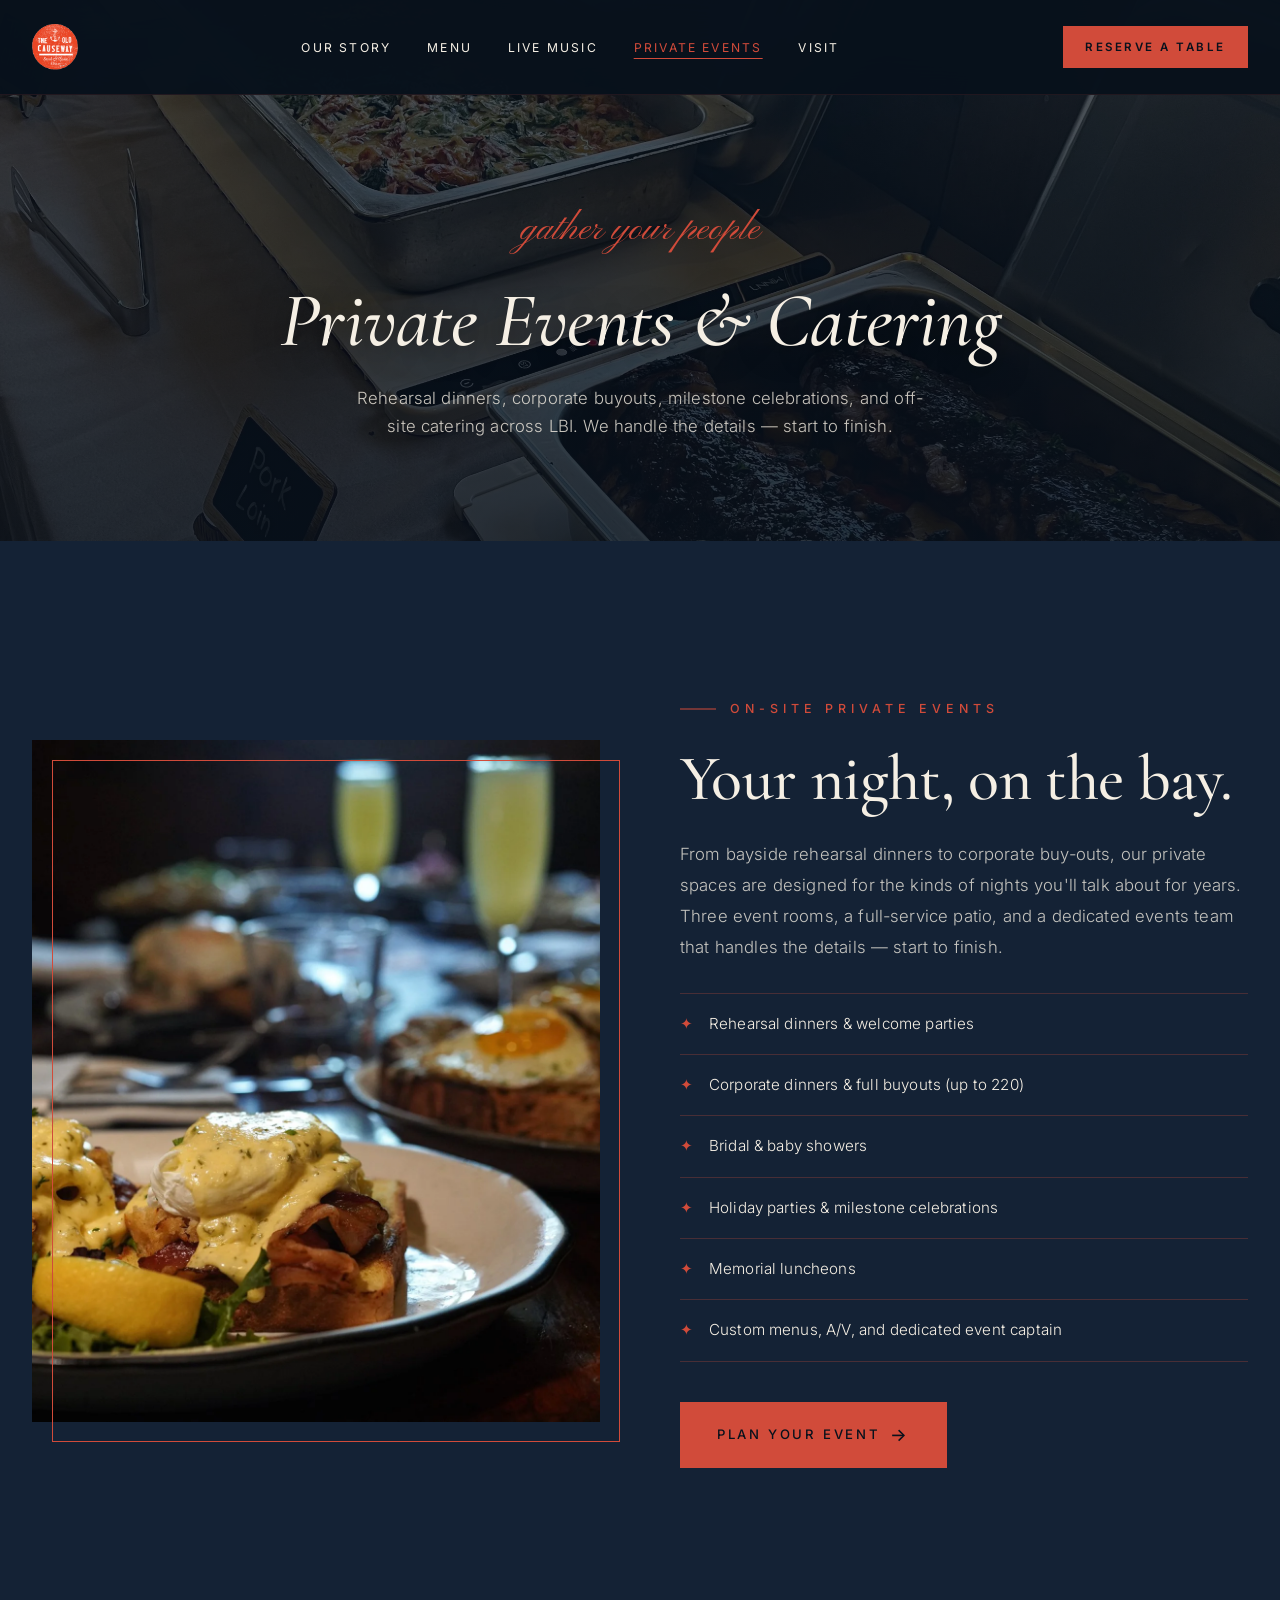
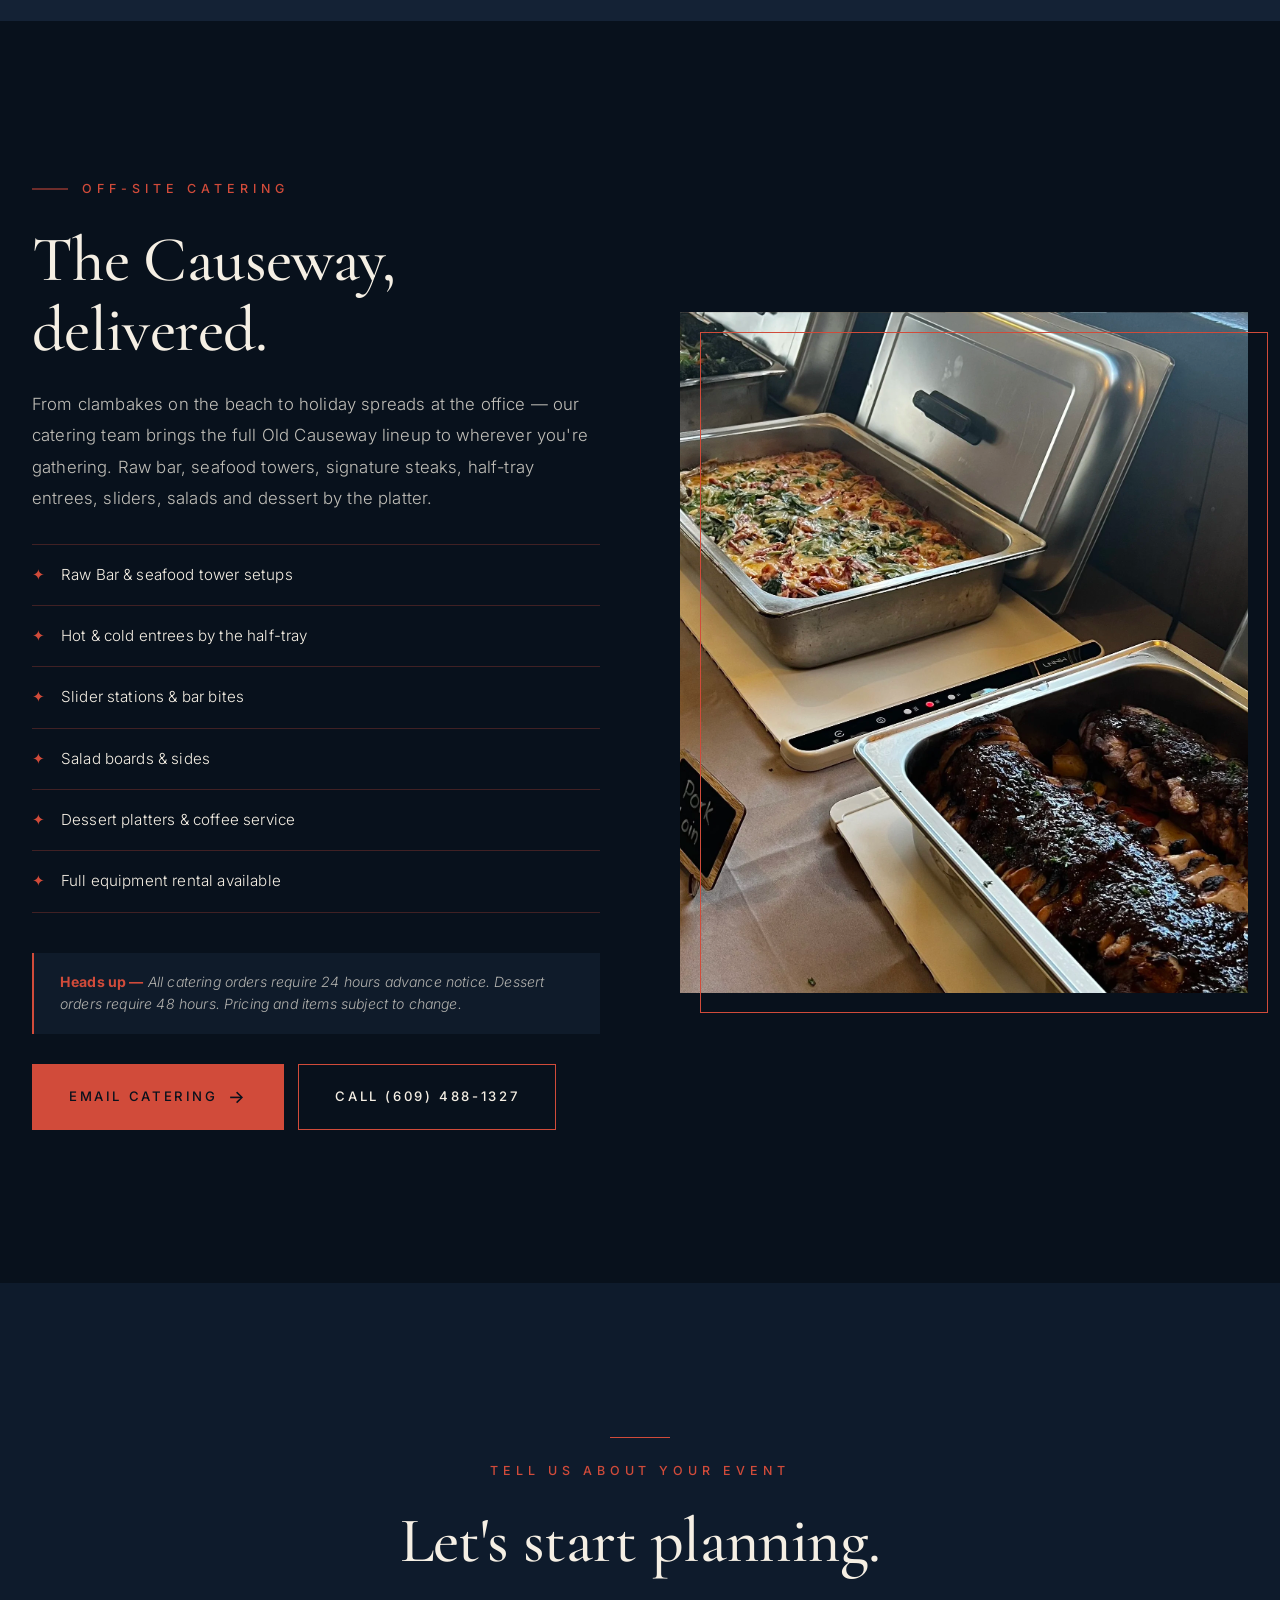
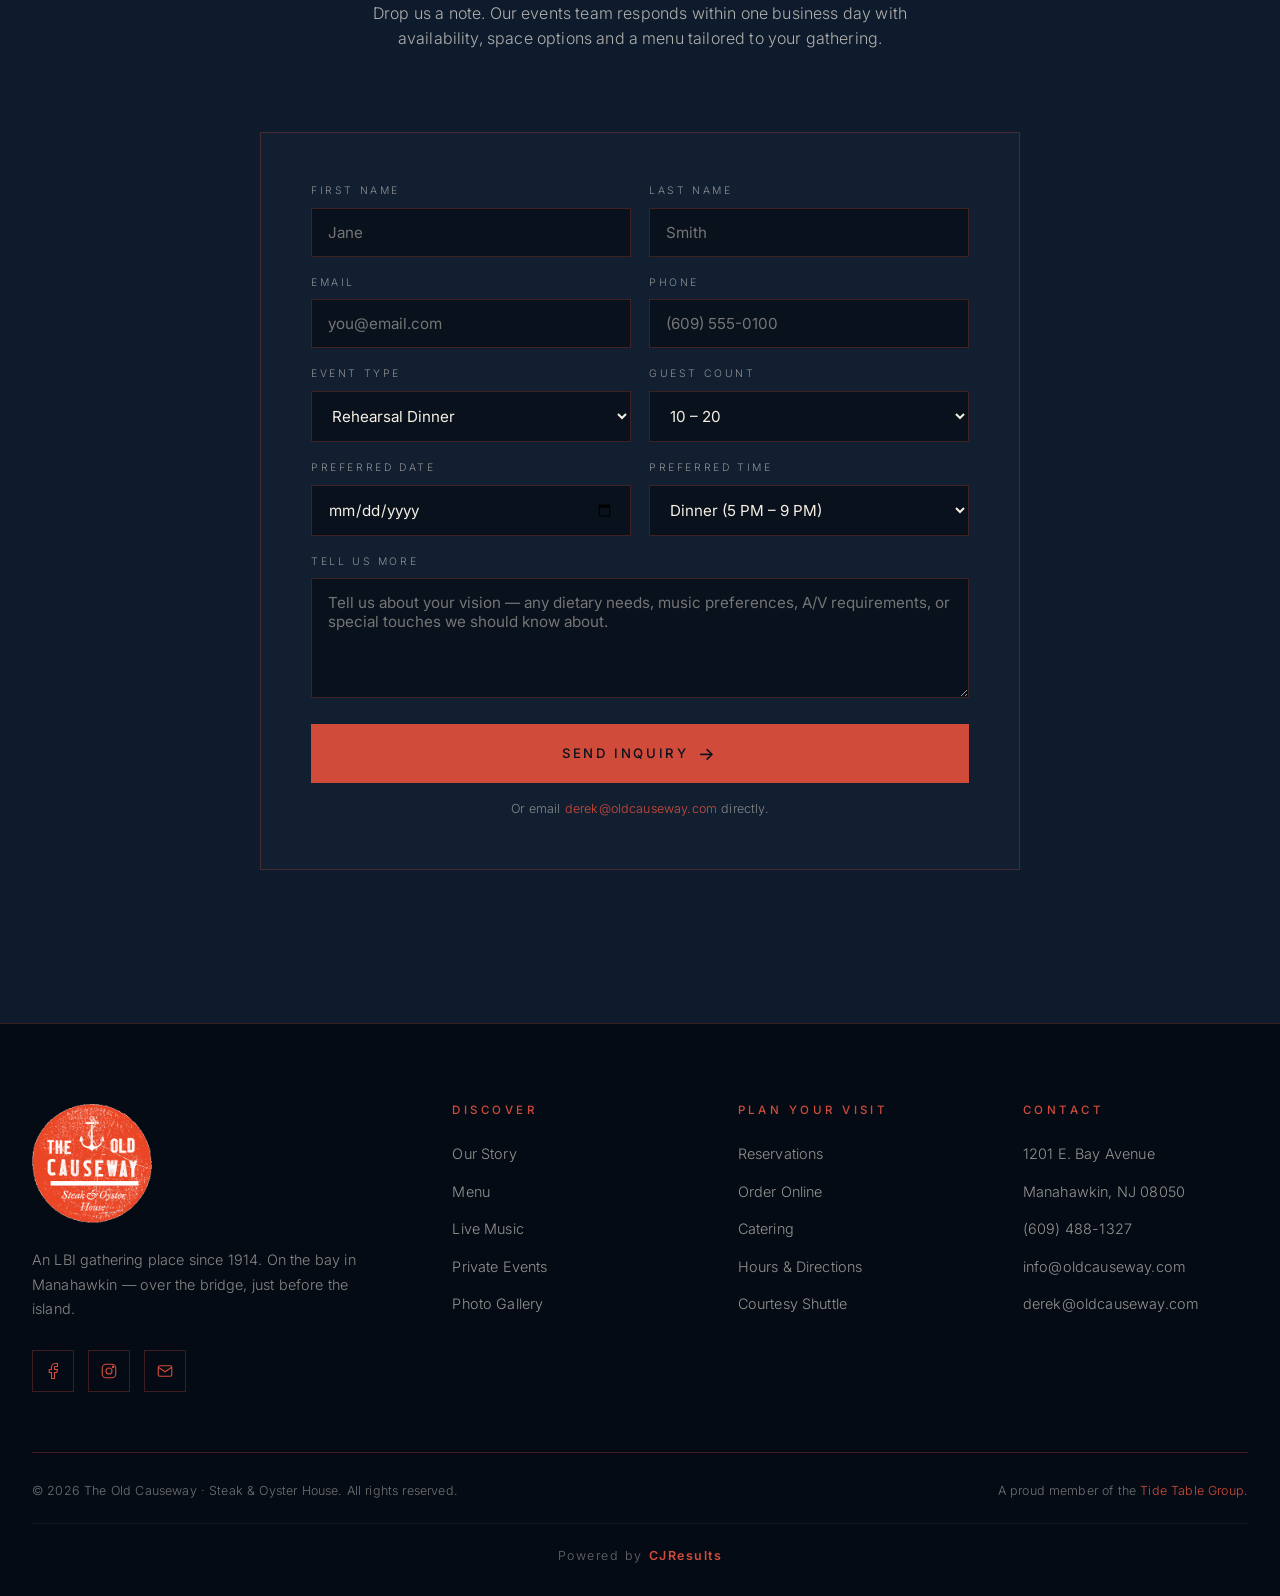
==== commit 40989bd4: "menu/family/footer polish: cleaner tab UX, auto carousel, CJResults credit Menu page - Tabs are stic" ====
--- a/events.html
+++ b/events.html
@@ -273,6 +273,9 @@
       <div>© 2026 The Old Causeway · Steak &amp; Oyster House. All rights reserved.</div>
       <div>A proud member of the <a href="https://tidetablegroup.com" target="_blank" rel="noopener" class="tide-link">Tide Table Group</a>.</div>
     </div>
+      <div class="footer-cjresults">
+        <span>Powered by</span><a href="https://cjresults.com" target="_blank" rel="noopener">CJResults</a>
+      </div>
   </div>
 </footer>
 
--- a/styles.css
+++ b/styles.css
@@ -536,38 +536,53 @@
   border-bottom: 1px solid var(--line);
   padding: 20px 0;
   position: sticky;
-  top: 0;
-  background: rgba(8, 17, 28, 0.96);
-  backdrop-filter: blur(16px);
-  z-index: 50;
+  top: 88px;
+  background: rgba(8, 17, 28, 0.98);
+  backdrop-filter: blur(20px);
+  -webkit-backdrop-filter: blur(20px);
+  z-index: 60;
   max-width: 1320px;
 }
 .menu-tab {
   font-size: 0.78rem;
   letter-spacing: 0.2em;
   text-transform: uppercase;
-  padding: 10px 24px;
+  padding: 12px 28px;
   color: rgba(245, 239, 228, 0.55);
   position: relative;
-  transition: all 0.3s var(--transition);
+  transition: color 0.2s var(--transition), background 0.2s var(--transition);
   font-weight: 500;
-}
-.menu-tab:hover { color: var(--cream); }
-.menu-tab.active { color: var(--brass); }
+  border-radius: 2px;
+}
+.menu-tab:hover { color: var(--cream); background: rgba(209, 75, 58, 0.08); }
+.menu-tab.active { color: var(--cream); background: rgba(209, 75, 58, 0.15); }
 .menu-tab.active::after {
-  content: '✦';
-  display: block;
-  font-size: 0.6rem;
-  margin-top: 4px;
-}
-.menu-panel { display: none; animation: fadePanel 0.6s var(--transition); }
+  content: '';
+  position: absolute;
+  left: 50%; bottom: 4px;
+  transform: translateX(-50%);
+  width: 24px; height: 2px;
+  background: var(--brass);
+}
+.menu-panel { display: none; animation: fadePanel 0.25s var(--transition); }
 .menu-panel.active { display: block; }
 @keyframes fadePanel {
-  from { opacity: 0; transform: translateY(12px); }
-  to { opacity: 1; transform: translateY(0); }
-}
-
-.menu-section { margin-bottom: 80px; }
+  from { opacity: 0; }
+  to { opacity: 1; }
+}
+
+.menu-section { margin-bottom: 60px; }
+.menu-section:last-child { margin-bottom: 0; }
+@media (max-width: 960px) {
+  .menu-page .menu-tabs { top: 70px; padding: 14px 0; }
+  .menu-section { margin-bottom: 48px; }
+  .menu-tab { padding: 10px 18px; font-size: 0.72rem; letter-spacing: 0.15em; }
+}
+@media (max-width: 560px) {
+  .menu-page .menu-tabs { top: 60px; padding: 10px 0; gap: 4px; }
+  .menu-tab { padding: 8px 12px; font-size: 0.66rem; letter-spacing: 0.12em; }
+  .menu-section { margin-bottom: 40px; }
+}
 .menu-section-head {
   display: flex; align-items: center; gap: 24px;
   margin-bottom: 36px;
@@ -822,6 +837,11 @@
 }
 .field select:focus, .field input:focus { border-color: var(--brass); }
 .reserve-widget .btn { width: 100%; padding: 18px; }
+.reserve-actions {
+  display: grid;
+  grid-template-columns: 1fr 1fr;
+  gap: 12px;
+}
 .reserve-widget .note {
   text-align: center;
   font-size: 0.8rem;
@@ -875,28 +895,49 @@
   background: var(--navy-deep);
   overflow: hidden;
 }
+/* Auto-rotating carousel: continuous horizontal marquee.
+   Cards are duplicated in HTML so the -50% translate creates a seamless loop.
+   Hover anywhere on the carousel pauses the motion so users can click. */
+.family-carousel {
+  position: relative;
+  overflow: hidden;
+  margin-top: 60px;
+  -webkit-mask-image: linear-gradient(to right, transparent 0%, black 6%, black 94%, transparent 100%);
+          mask-image: linear-gradient(to right, transparent 0%, black 6%, black 94%, transparent 100%);
+}
 .family-track {
   display: flex;
-  gap: 24px;
-  margin-top: 60px;
-  padding-bottom: 20px;
-  overflow-x: auto;
-  scroll-snap-type: x mandatory;
-  scrollbar-width: thin;
-  scrollbar-color: var(--brass) transparent;
-}
-.family-track::-webkit-scrollbar { height: 4px; }
-.family-track::-webkit-scrollbar-thumb { background: var(--brass); }
+  gap: 20px;
+  width: max-content;
+  animation: family-scroll 55s linear infinite;
+  will-change: transform;
+}
+.family-carousel:hover .family-track,
+.family-carousel:focus-within .family-track {
+  animation-play-state: paused;
+}
+@keyframes family-scroll {
+  from { transform: translate3d(0, 0, 0); }
+  to   { transform: translate3d(calc(-50% - 10px), 0, 0); }
+}
+@media (prefers-reduced-motion: reduce) {
+  .family-track { animation: none; }
+}
 .family-card {
-  min-width: 320px;
+  min-width: 260px;
+  width: 260px;
   flex-shrink: 0;
-  scroll-snap-align: start;
   position: relative;
   overflow: hidden;
   aspect-ratio: 3/4;
   background: var(--navy-2);
   display: flex;
   align-items: flex-end;
+}
+@media (max-width: 560px) {
+  .family-card { min-width: 220px; width: 220px; }
+  .family-track { animation-duration: 42s; }
+  .family-carousel { margin-top: 40px; }
 }
 .family-card img {
   position: absolute; inset: 0;
@@ -1122,6 +1163,26 @@
 }
 .footer-bottom .tide-link { color: var(--brass); }
 
+/* ---------- "Powered by CJResults" credit ---------- */
+.footer-cjresults {
+  text-align: center;
+  margin-top: 22px;
+  padding-top: 22px;
+  border-top: 1px solid rgba(245, 239, 228, 0.06);
+  font-size: 0.78rem;
+  letter-spacing: 0.12em;
+}
+.footer-cjresults span {
+  color: rgba(245, 239, 228, 0.42);
+}
+.footer-cjresults a {
+  color: var(--brass);
+  font-weight: 600;
+  margin-left: 6px;
+  transition: color 0.3s var(--transition);
+}
+.footer-cjresults a:hover { color: var(--brass-bright); }
+
 /* ---------- Floating Reservation Bar (sticky CTA) ---------- */
 .float-cta {
   position: fixed;
@@ -1164,6 +1225,9 @@
 
 /* ---------- Mobile ---------- */
 @media (max-width: 960px) {
+  /* Nav: hide menu behind hamburger, group logo on left + CTA + toggle on right */
+  .nav-inner { gap: 12px; }
+  .brand { margin-right: auto; }
   .nav-menu { display: none; }
   .menu-toggle { display: flex; }
   .nav-menu.open {
@@ -1173,9 +1237,28 @@
     flex-direction: column;
     background: var(--navy-deep);
     padding: 30px;
-    gap: 20px;
+    gap: 22px;
     border-top: 1px solid var(--line);
   }
+  .nav-menu.open a {
+    font-size: 0.95rem;
+    letter-spacing: 0.22em;
+    padding: 8px 0;
+    width: 100%;
+    text-align: center;
+  }
+  .nav-cta { padding: 10px 16px; font-size: 0.65rem; letter-spacing: 0.18em; }
+
+  /* Hero */
+  .hero-content { padding: 130px 0 110px; }
+  .hero-meta { display: none; }
+  .scroll-cue { font-size: 0.55rem; bottom: 28px; }
+
+  /* Sub-page hero */
+  .subhero { min-height: 48vh; padding: 140px 24px 70px; }
+  .subhero h1 { font-size: clamp(2.2rem, 8vw, 3.6rem); }
+
+  /* Layout grids collapse */
   .story-grid, .events-grid, .visit-grid { grid-template-columns: 1fr; gap: 60px; }
   .visit-info { padding: 60px 32px; }
   .visit-map { min-height: 400px; }
@@ -1189,17 +1272,53 @@
   .gallery-item.tall, .gallery-item.wide, .gallery-item.short, .gallery-item.med, .gallery-item.feat {
     grid-column: span 6;
   }
-  .hero-meta { display: none; }
+
+  /* Family cards: slightly smaller on tablet */
+  .family-card { min-width: 280px; }
+
+  /* Reservation widget */
   .reserve-fields { grid-template-columns: 1fr 1fr; }
-  .float-cta { bottom: 16px; right: 16px; padding: 14px 20px; }
-}
+
+  /* Floating CTA stays in corner but trimmer */
+  .float-cta { bottom: 16px; right: 16px; padding: 14px 20px; font-size: 0.72rem; }
+}
+
 @media (max-width: 560px) {
-  .container { padding: 0 20px; }
+  .container { padding: 0 18px; }
+
+  /* Smaller logo + tighter CTA so all three nav items fit comfortably */
+  .brand img.logo { height: 42px; }
+  .nav { padding: 14px 0; }
+  .nav.scrolled, .nav.solid { padding: 12px 0; }
+  .nav-cta { padding: 8px 12px; font-size: 0.6rem; letter-spacing: 0.15em; }
+
+  /* Section padding gets cozier */
+  section { padding-top: 70px; padding-bottom: 70px; }
+
+  /* Hero typography */
+  .hero-content { padding: 110px 0 90px; }
+  .hero h1 .accent { font-size: 0.5em; letter-spacing: 0.35em; }
+  .hero p.lede { font-size: 0.98rem; margin: 24px auto 32px; }
+  .hero-ctas { gap: 12px; }
+  .hero-ctas .btn { width: 100%; }
+  .scroll-cue { display: none; }
+
+  /* Grids collapse to 1 column */
   .music-grid { grid-template-columns: 1fr; }
-  .footer-grid { grid-template-columns: 1fr; }
+  .footer-grid { grid-template-columns: 1fr; gap: 36px; }
   .reserve-fields { grid-template-columns: 1fr; }
+  .reserve-actions { grid-template-columns: 1fr; }
   .newsletter form { grid-template-columns: 1fr; }
   .newsletter button { padding: 16px; }
-  .reserve-widget { padding: 24px; }
+  .reserve-widget { padding: 24px 20px; }
   .menu-section-head { flex-direction: column; align-items: flex-start; gap: 8px; }
-}
+
+  /* Family cards even smaller */
+  .family-card { min-width: 260px; }
+
+  /* Float CTA: shorter label, but tap-friendly */
+  .float-cta { font-size: 0.66rem; padding: 12px 16px; letter-spacing: 0.18em; bottom: 14px; right: 14px; }
+
+  /* Buttons get full-width by default on mobile when grouped */
+  .btn { padding: 16px 24px; }
+}
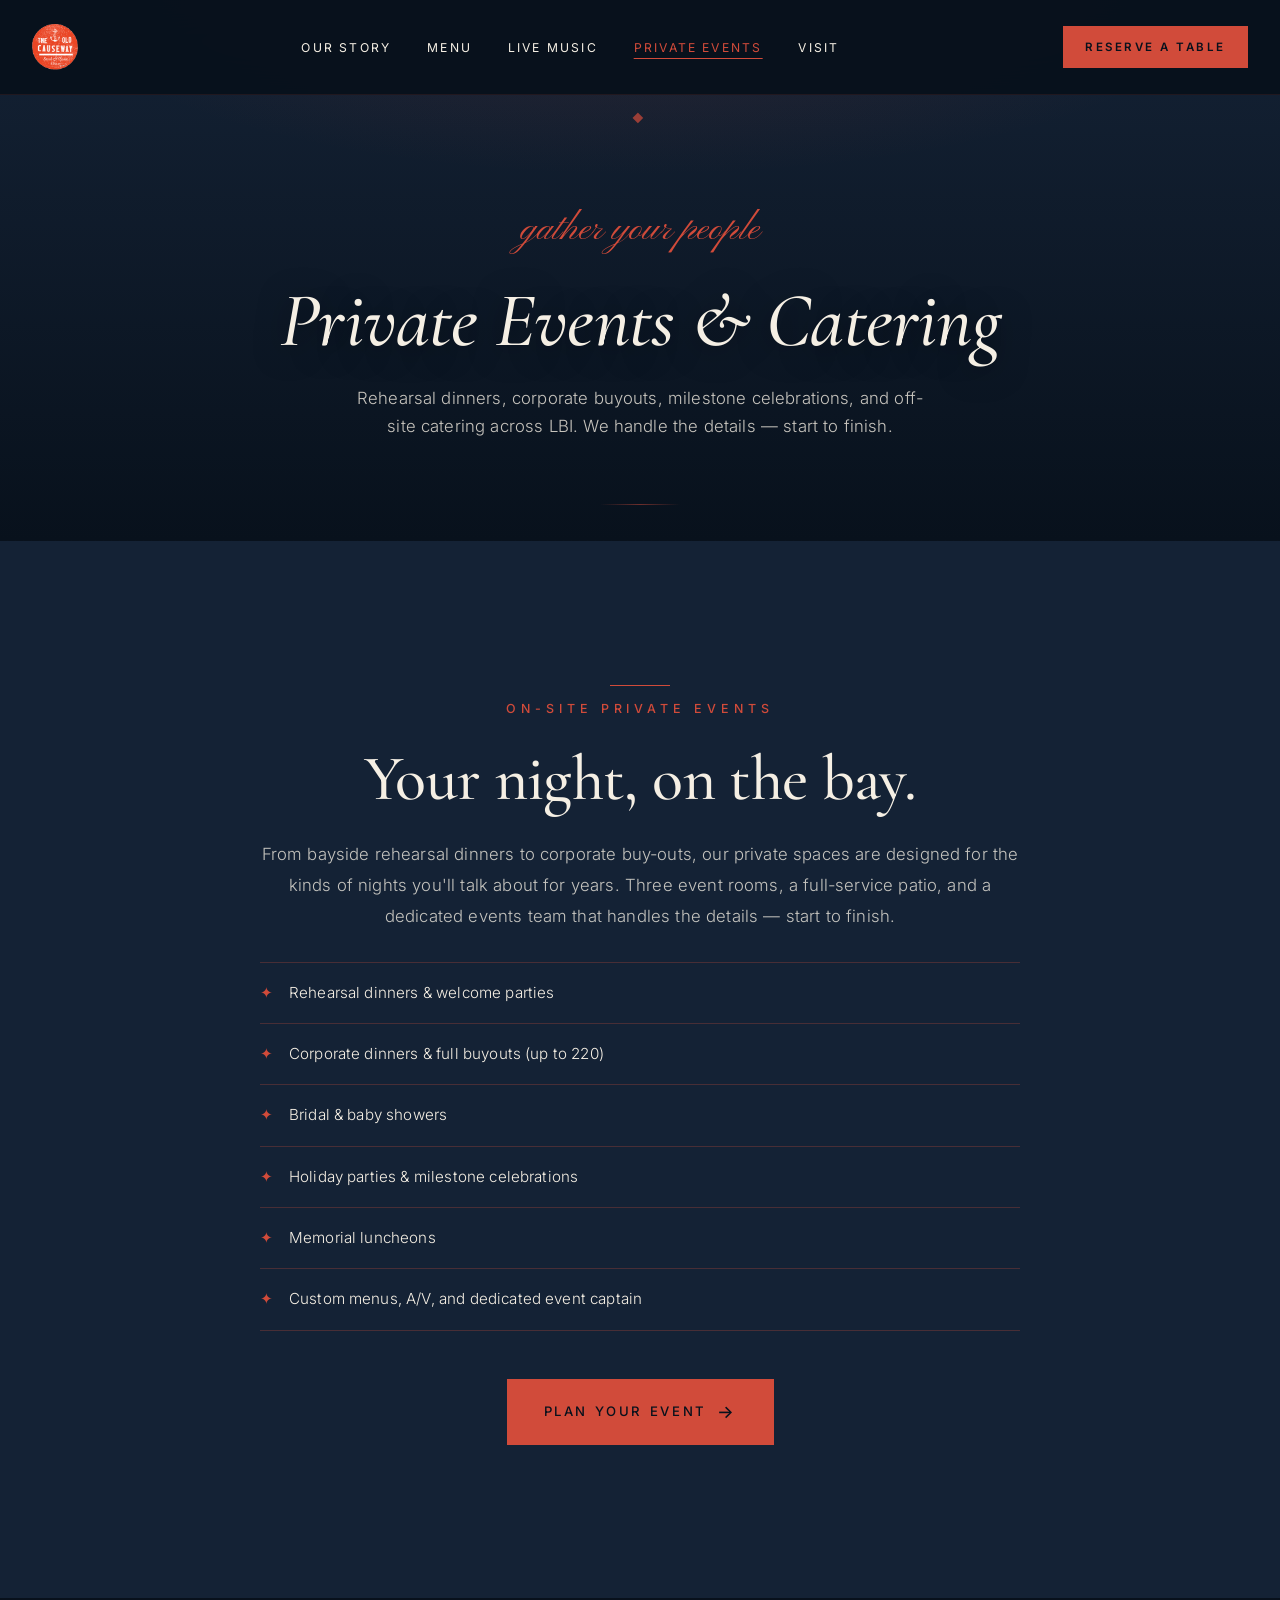
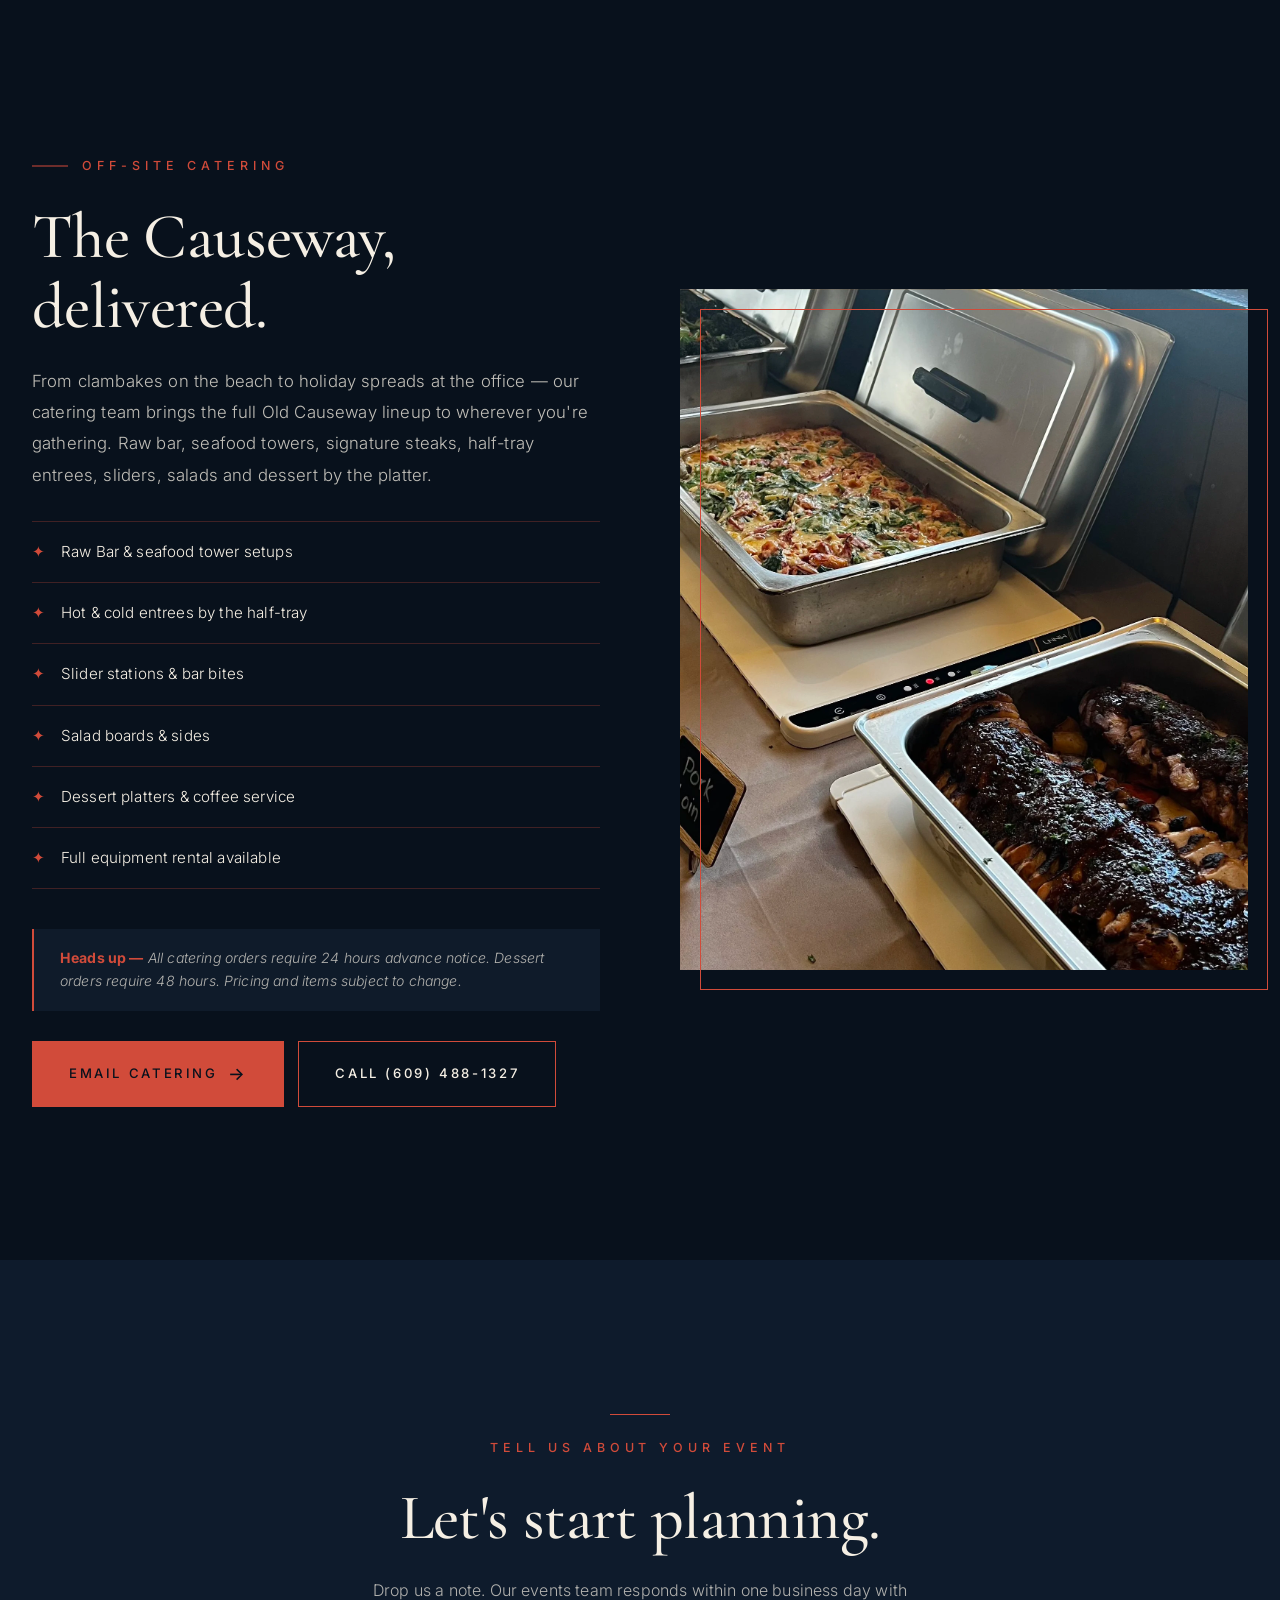
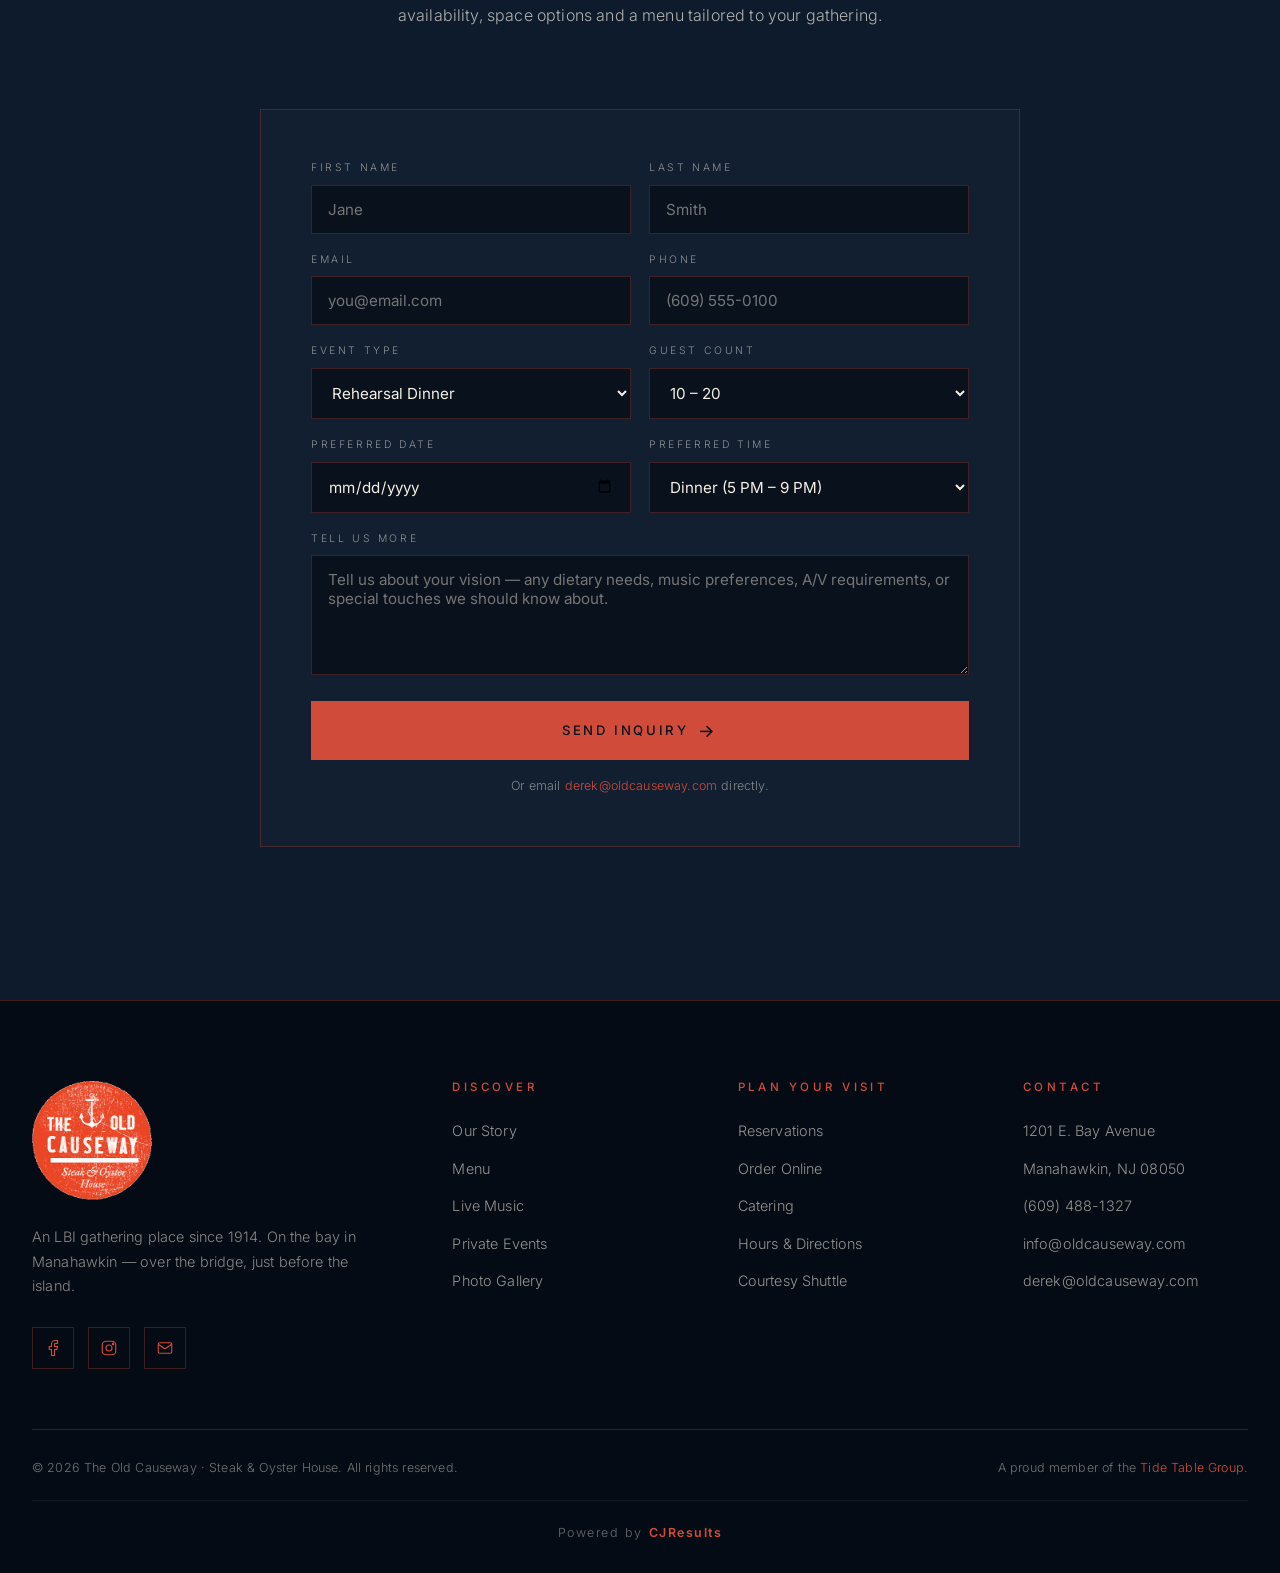
==== commit 2227c0db: "no duplicate photos: each of 8 photos used exactly once Final photo map (each file lives in exactly " ====
--- a/events.html
+++ b/events.html
@@ -70,8 +70,7 @@
   </div>
 </nav>
 
-<section class="subhero">
-  <div class="bg"><img src="assets/oc-catering.jpg" alt="Catering spread by Old Causeway" /></div>
+<section class="subhero no-photo">
   <div class="inner">
     <div class="script" style="color:var(--brass); font-size:clamp(1.6rem, 3vw, 2.4rem); margin-bottom:8px;">gather your people</div>
     <h1>Private Events &amp; Catering</h1>
@@ -82,8 +81,7 @@
 <!-- ON-SITE EVENTS -->
 <section class="events">
   <div class="container">
-    <div class="events-grid">
-      <div class="events-image reveal" style="background-image:url('assets/oc-brunch.jpg');"></div>
+    <div class="events-grid text-only">
       <div class="events-text reveal delay-1">
         <span class="eyebrow">On-Site Private Events</span>
         <h2>Your night, on the bay.</h2>
--- a/styles.css
+++ b/styles.css
@@ -376,6 +376,52 @@
   line-height: 1.7;
 }
 
+/* Subhero variant — no photo, pure typographic treatment with subtle red glow */
+.subhero.no-photo {
+  min-height: 48vh;
+  background:
+    radial-gradient(ellipse 70% 50% at 50% 0%, rgba(209, 75, 58, 0.12), transparent 65%),
+    linear-gradient(180deg, var(--navy-2) 0%, var(--navy-deep) 100%);
+}
+.subhero.no-photo::before {
+  content: '◆';
+  position: absolute;
+  top: 110px; left: 50%;
+  transform: translateX(-50%);
+  color: var(--brass);
+  font-size: 0.7rem;
+  opacity: 0.7;
+  letter-spacing: 0.3em;
+}
+.subhero.no-photo::after {
+  content: '';
+  position: absolute;
+  bottom: 36px; left: 50%;
+  transform: translateX(-50%);
+  width: 80px; height: 1px;
+  background: linear-gradient(to right, transparent, var(--brass), transparent);
+  opacity: 0.5;
+}
+
+/* Story / Events grids in "text-only" mode — single centered column when no photo */
+.story-grid.text-only,
+.events-grid.text-only {
+  grid-template-columns: 1fr;
+  max-width: 760px;
+  margin: 0 auto;
+  text-align: center;
+}
+.story-grid.text-only .eyebrow,
+.events-grid.text-only .eyebrow { padding-left: 0; }
+.story-grid.text-only .eyebrow::before,
+.events-grid.text-only .eyebrow::before {
+  left: 50%; transform: translateX(-50%); width: 60px; top: -14px;
+}
+.story-grid.text-only .events-list,
+.events-grid.text-only .events-list { text-align: left; }
+.story-grid.text-only .btn,
+.events-grid.text-only .btn { margin-top: 8px; }
+
 /* ---------- Story Section ---------- */
 .story {
   background: linear-gradient(180deg, var(--navy) 0%, var(--navy-2) 100%);
@@ -670,11 +716,10 @@
 .music::before {
   content: '';
   position: absolute; inset: 0;
-  background-image: url('assets/oc-06.jpg');
-  background-size: cover;
-  background-position: center;
-  opacity: 0.15;
-  filter: contrast(1.1);
+  background:
+    radial-gradient(ellipse 70% 50% at 50% 0%, rgba(209, 75, 58, 0.10), transparent 60%),
+    radial-gradient(ellipse 60% 60% at 50% 100%, rgba(209, 75, 58, 0.06), transparent 70%);
+  pointer-events: none;
 }
 .music .container { position: relative; }
 .music-grid {
@@ -775,14 +820,21 @@
 
 /* ---------- Reserve / CTA ---------- */
 .reserve-cta {
-  background-image:
-    linear-gradient(rgba(8, 17, 28, 0.88), rgba(8, 17, 28, 0.88)),
-    url('assets/oc-06.jpg');
-  background-size: cover;
-  background-position: center;
-  background-attachment: fixed;
+  background:
+    radial-gradient(ellipse 80% 60% at 50% 50%, rgba(209, 75, 58, 0.08), transparent 70%),
+    linear-gradient(180deg, var(--navy-deep) 0%, var(--navy) 50%, var(--navy-deep) 100%);
   text-align: center;
   padding: clamp(100px, 14vw, 180px) 0;
+  position: relative;
+}
+.reserve-cta::before {
+  content: '◆';
+  position: absolute;
+  top: 60px; left: 50%;
+  transform: translateX(-50%);
+  color: var(--brass);
+  font-size: 0.8rem;
+  opacity: 0.6;
 }
 .reserve-cta h2 { font-style: italic; margin: 24px 0 24px; max-width: 800px; margin-left: auto; margin-right: auto; }
 .reserve-cta p {
@@ -1225,9 +1277,20 @@
 
 /* ---------- Mobile ---------- */
 @media (max-width: 960px) {
-  /* Nav: hide menu behind hamburger, group logo on left + CTA + toggle on right */
-  .nav-inner { gap: 12px; }
-  .brand { margin-right: auto; }
+  /* Nav: 3-col grid so the Reserve CTA sits dead-center between logo & hamburger */
+  .nav-inner {
+    display: grid;
+    grid-template-columns: 1fr auto 1fr;
+    align-items: center;
+    gap: 12px;
+  }
+  .brand { justify-self: start; }
+  .nav-cta { justify-self: center; }
+  .menu-toggle { justify-self: end; }
+
+  /* Float CTA is redundant with the centered nav button on mobile */
+  .float-cta { display: none; }
+
   .nav-menu { display: none; }
   .menu-toggle { display: flex; }
   .nav-menu.open {
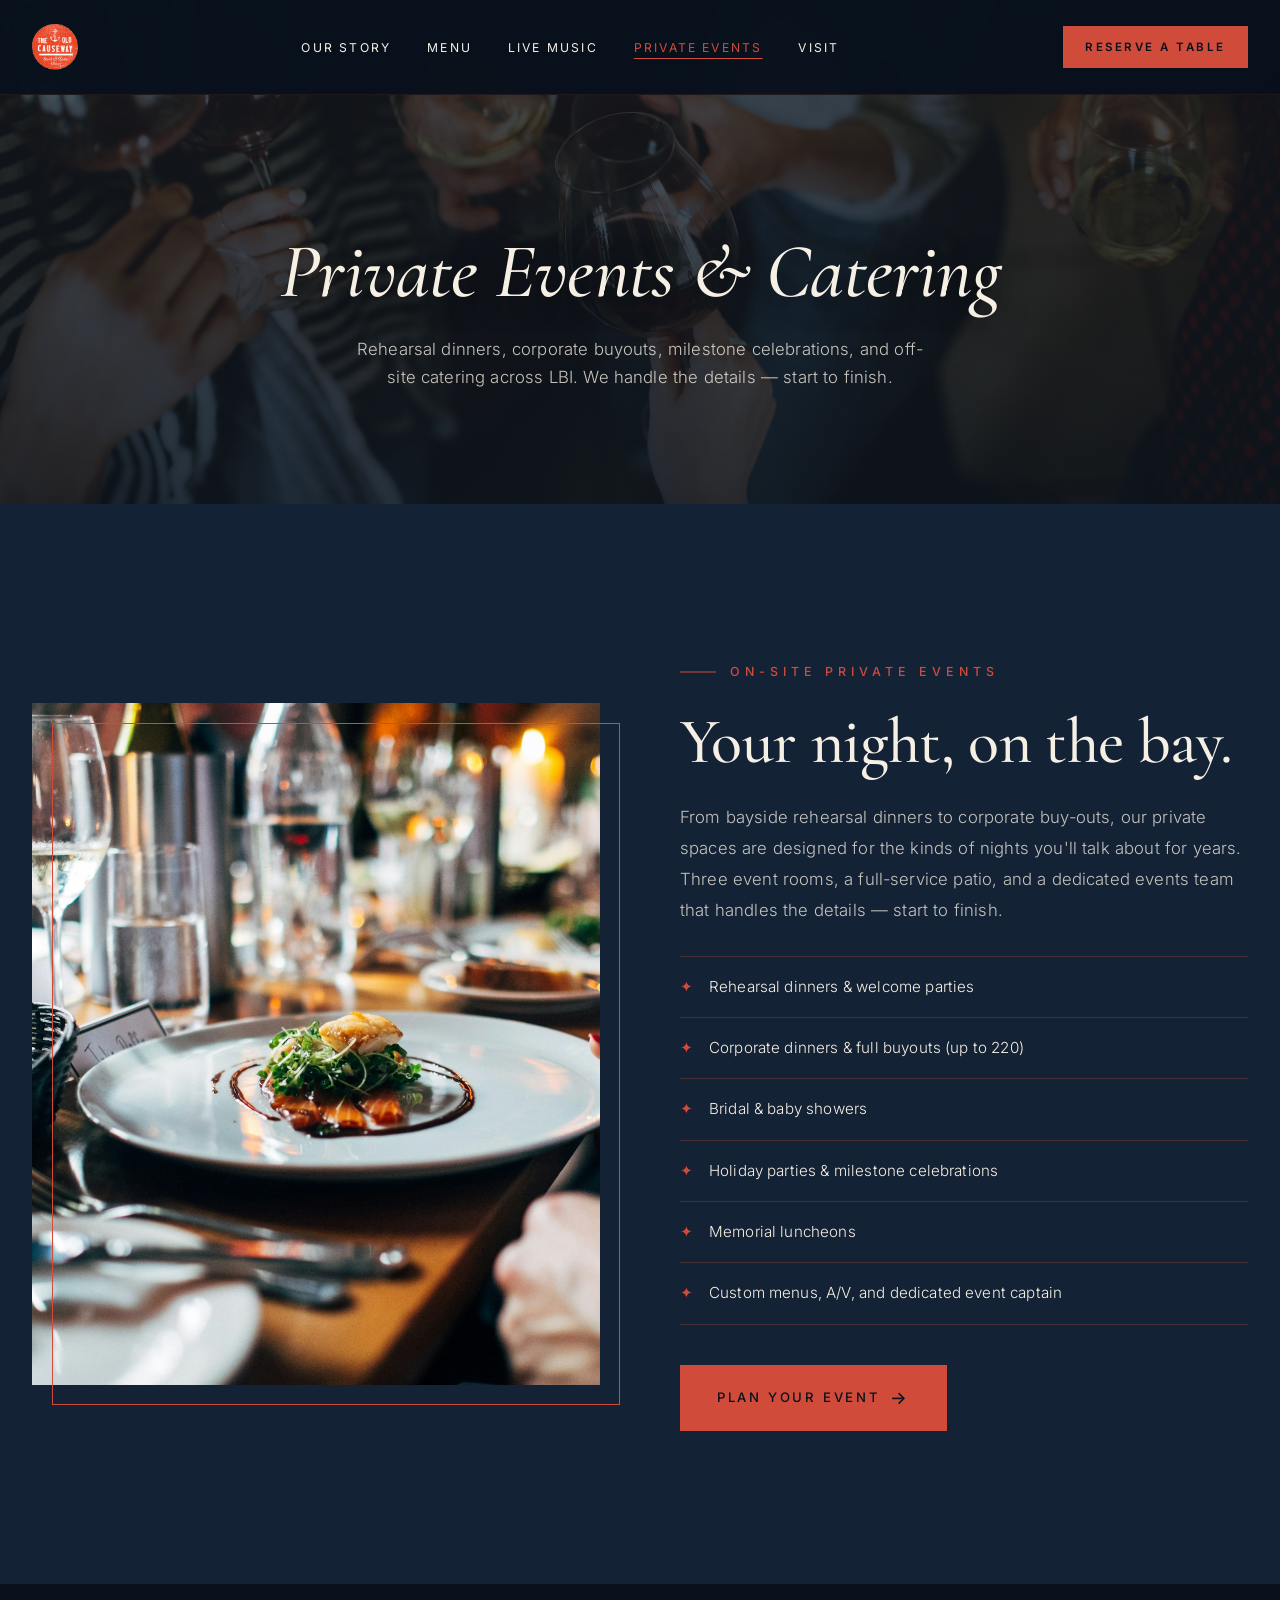
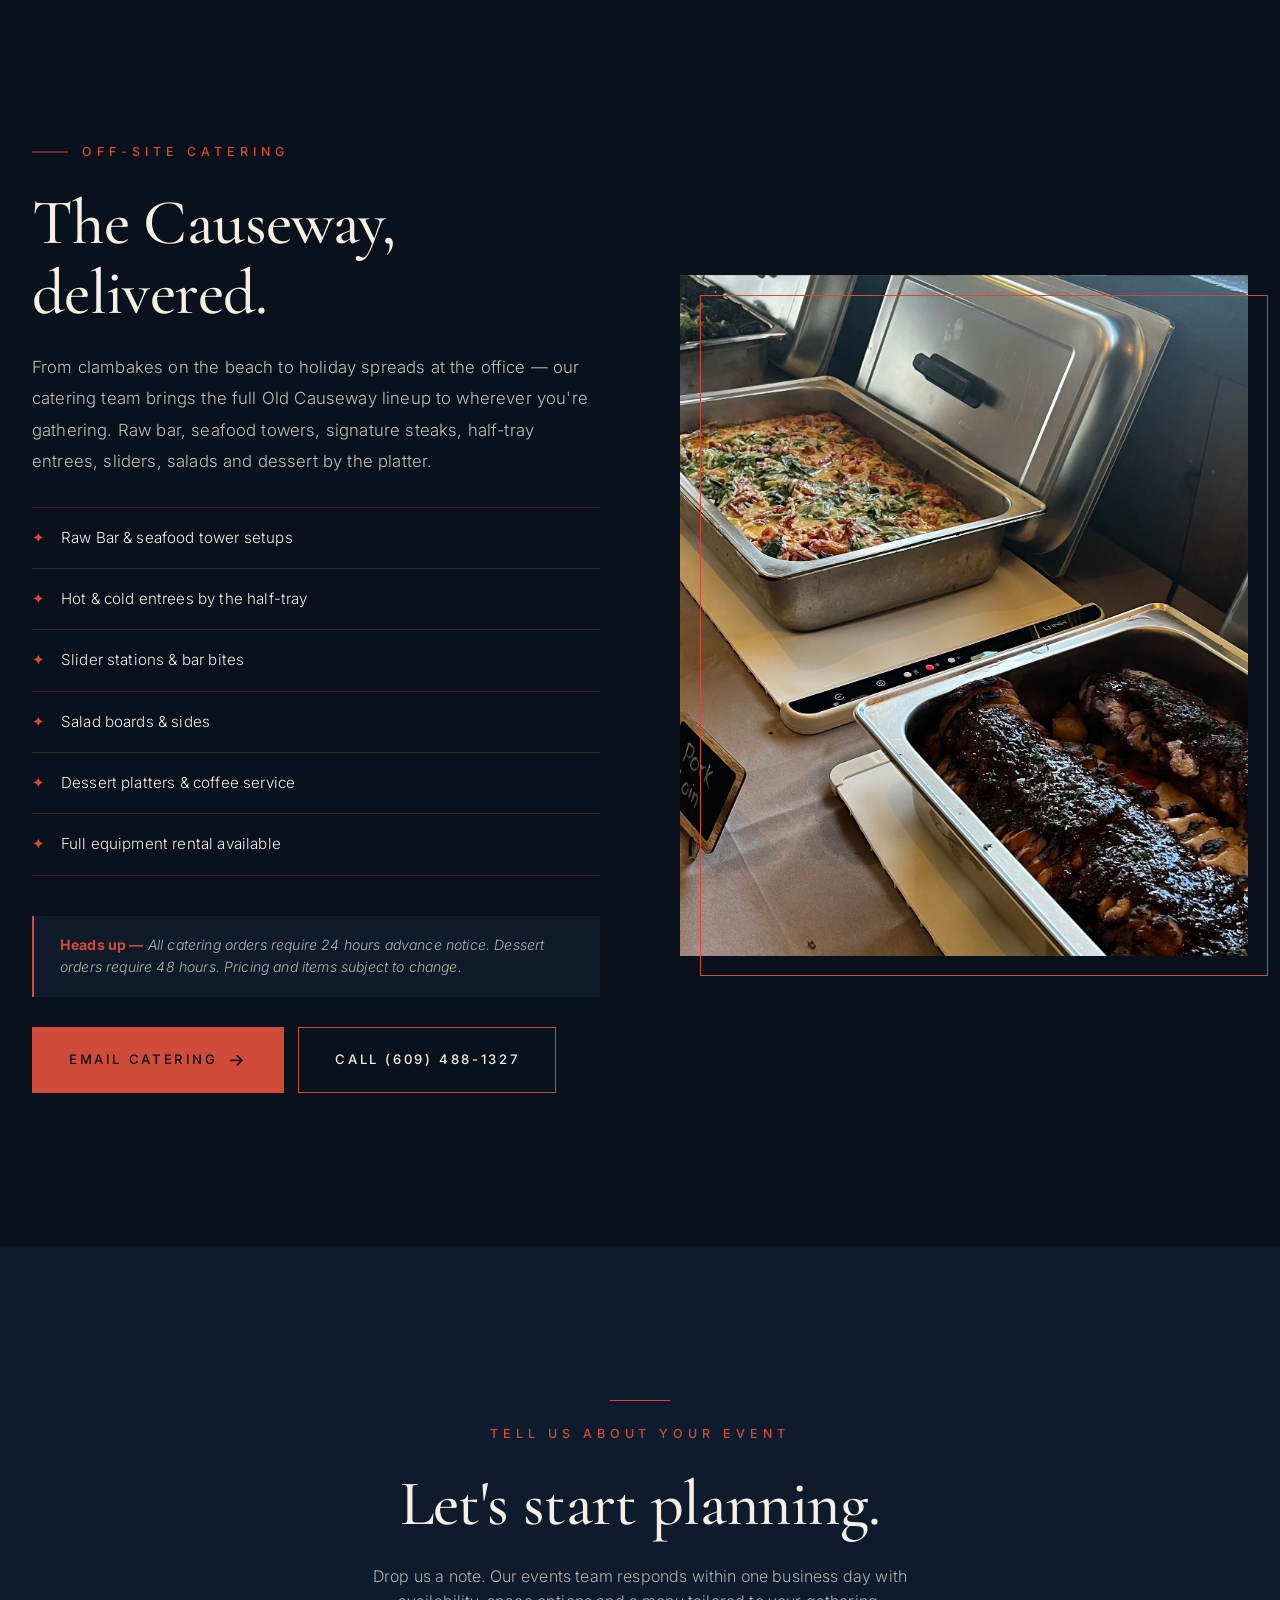
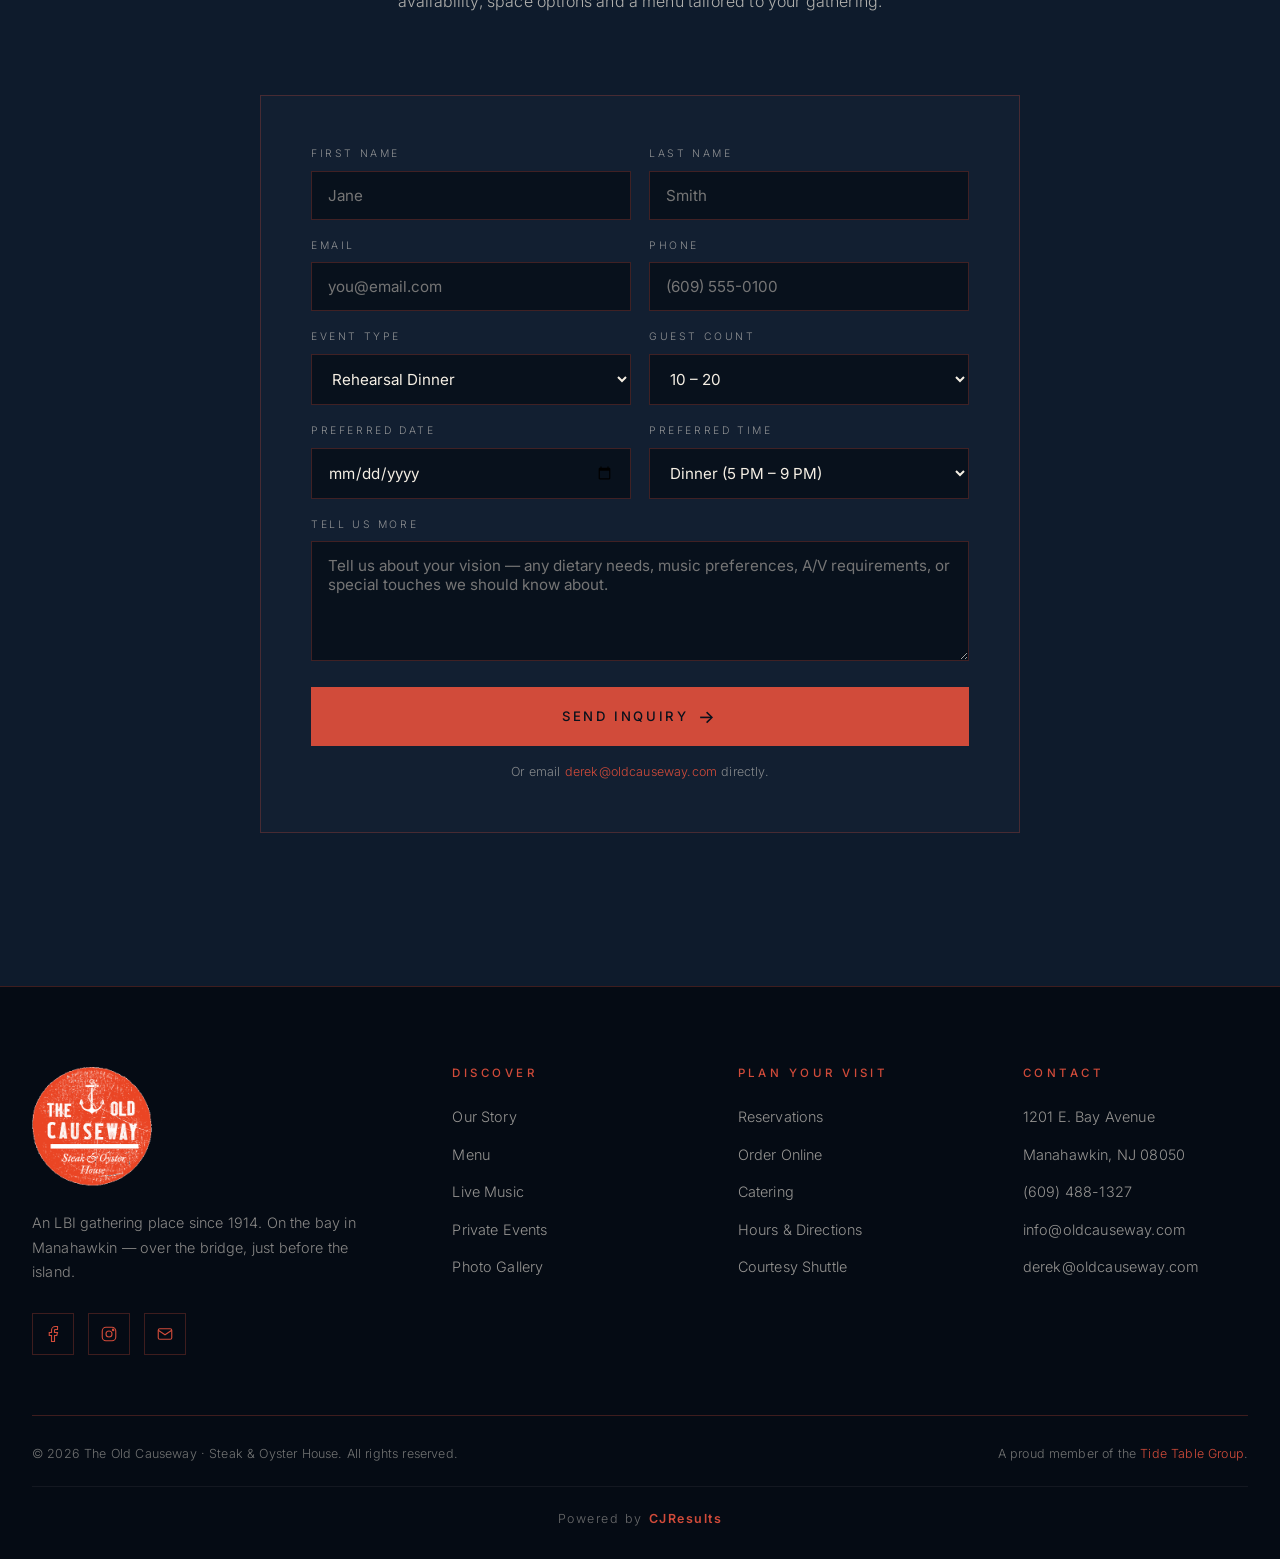
==== commit 26e6e3fd: "fill empty photo slots with Unsplash, strip taglines above h1 Added 6 Unsplash photos to slots that " ====
--- a/events.html
+++ b/events.html
@@ -70,9 +70,9 @@
   </div>
 </nav>
 
-<section class="subhero no-photo">
+<section class="subhero">
+  <div class="bg"><img src="assets/bg-events.jpg" alt="Celebration with wine glasses" /></div>
   <div class="inner">
-    <div class="script" style="color:var(--brass); font-size:clamp(1.6rem, 3vw, 2.4rem); margin-bottom:8px;">gather your people</div>
     <h1>Private Events &amp; Catering</h1>
     <p>Rehearsal dinners, corporate buyouts, milestone celebrations, and off-site catering across LBI. We handle the details — start to finish.</p>
   </div>
@@ -81,7 +81,8 @@
 <!-- ON-SITE EVENTS -->
 <section class="events">
   <div class="container">
-    <div class="events-grid text-only">
+    <div class="events-grid">
+      <div class="events-image reveal" style="background-image:url('assets/bg-events-2.jpg');"></div>
       <div class="events-text reveal delay-1">
         <span class="eyebrow">On-Site Private Events</span>
         <h2>Your night, on the bay.</h2>
